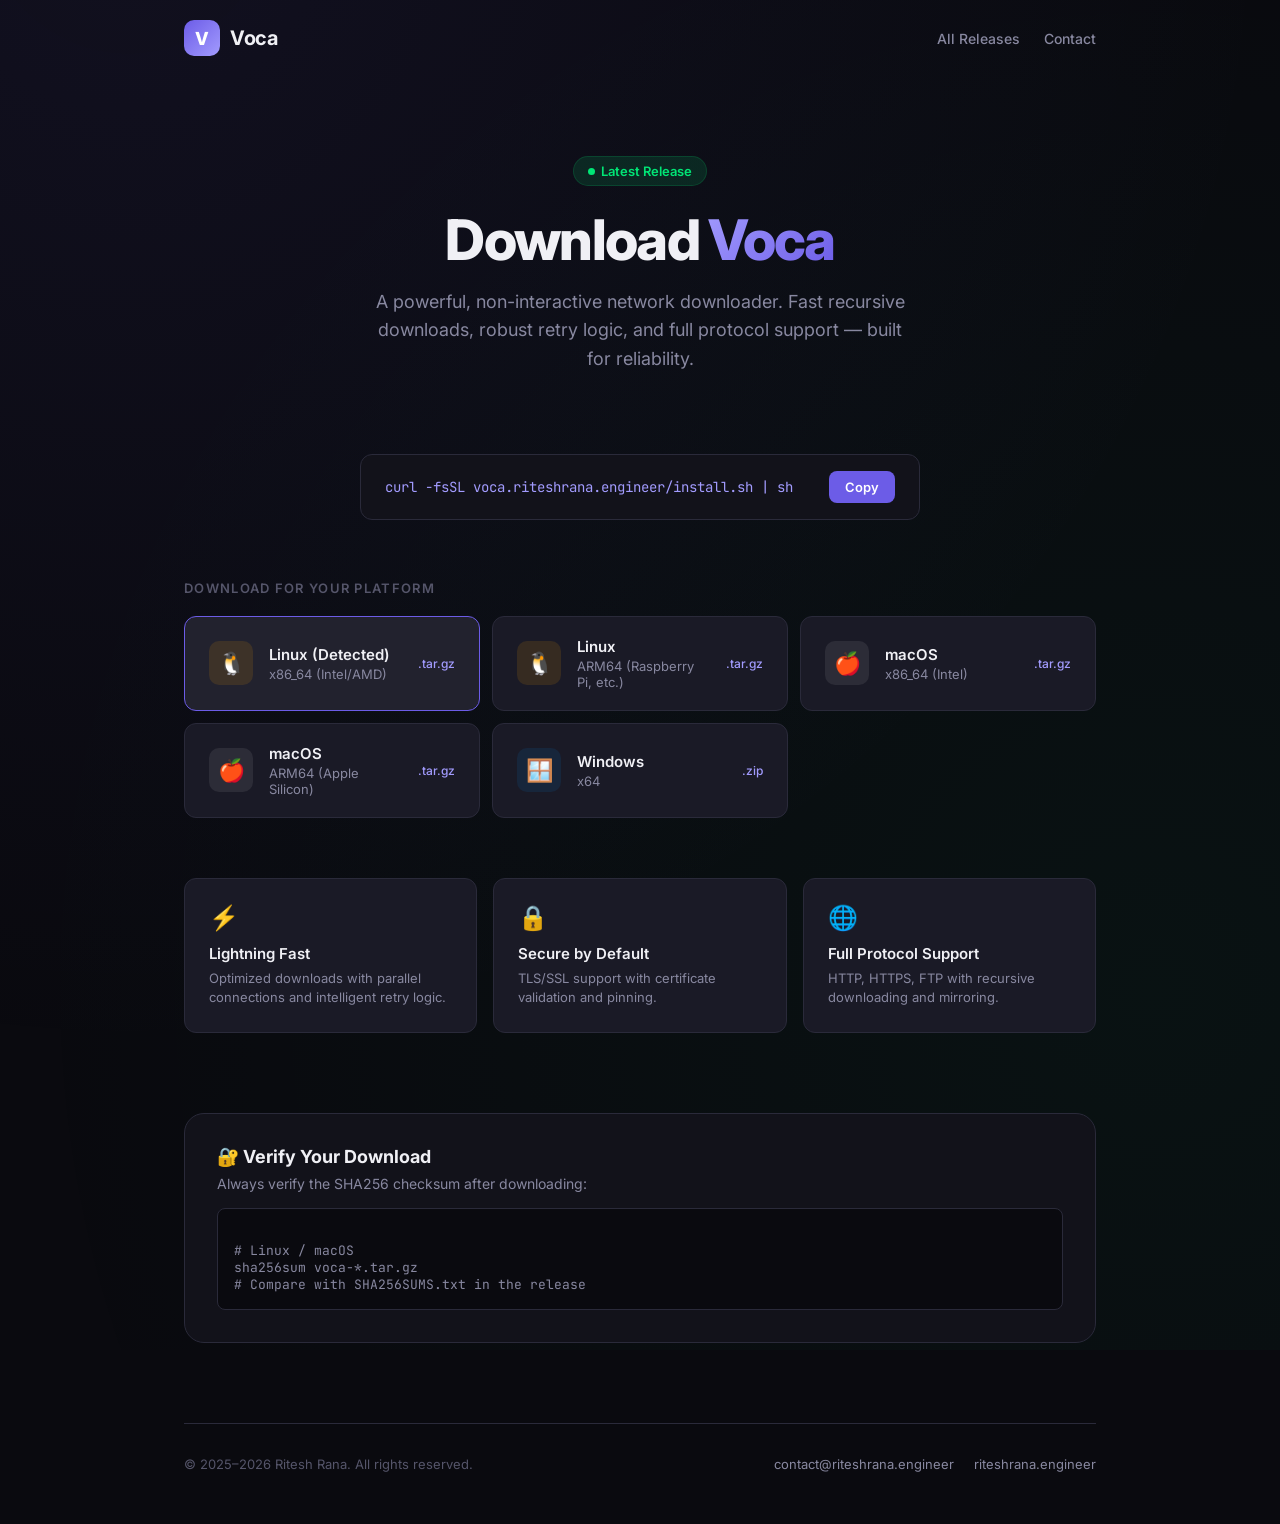
==== index.html @ 4e8bb26d "Add download site for voca.riteshrana.engineer" ====
<!DOCTYPE html>
<html lang="en">
<head>
  <meta charset="UTF-8">
  <meta name="viewport" content="width=device-width, initial-scale=1.0">
  <title>Voca — Fast, Reliable Downloads</title>
  <meta name="description" content="Voca is a powerful, non-interactive network downloader. Download the latest release for your platform.">
  <link rel="preconnect" href="https://fonts.googleapis.com">
  <link rel="preconnect" href="https://fonts.gstatic.com" crossorigin>
  <link href="https://fonts.googleapis.com/css2?family=Inter:wght@300;400;500;600;700;800&family=JetBrains+Mono:wght@400;500&display=swap" rel="stylesheet">
  <style>
    :root {
      --bg-primary: #0a0a0f;
      --bg-secondary: #12121a;
      --bg-card: #1a1a26;
      --bg-card-hover: #22222e;
      --border: #2a2a3a;
      --text-primary: #f0f0f5;
      --text-secondary: #8888a0;
      --text-muted: #55556a;
      --accent: #6c5ce7;
      --accent-light: #a29bfe;
      --accent-glow: rgba(108, 92, 231, 0.15);
      --green: #00e676;
      --green-muted: rgba(0, 230, 118, 0.12);
      --radius: 12px;
      --radius-lg: 20px;
    }

    * { margin: 0; padding: 0; box-sizing: border-box; }

    body {
      font-family: 'Inter', -apple-system, BlinkMacSystemFont, sans-serif;
      background: var(--bg-primary);
      color: var(--text-primary);
      min-height: 100vh;
      overflow-x: hidden;
    }

    /* Animated gradient background */
    body::before {
      content: '';
      position: fixed;
      top: -50%;
      left: -50%;
      width: 200%;
      height: 200%;
      background: radial-gradient(circle at 30% 20%, rgba(108, 92, 231, 0.08) 0%, transparent 50%),
                  radial-gradient(circle at 70% 80%, rgba(0, 230, 118, 0.04) 0%, transparent 50%);
      animation: drift 20s ease-in-out infinite;
      z-index: 0;
      pointer-events: none;
    }

    @keyframes drift {
      0%, 100% { transform: translate(0, 0); }
      50% { transform: translate(-3%, 2%); }
    }

    .container {
      max-width: 960px;
      margin: 0 auto;
      padding: 0 24px;
      position: relative;
      z-index: 1;
    }

    /* ─── NAV ─── */
    nav {
      padding: 20px 0;
      display: flex;
      align-items: center;
      justify-content: space-between;
    }

    .logo {
      display: flex;
      align-items: center;
      gap: 10px;
      text-decoration: none;
      color: var(--text-primary);
    }

    .logo-icon {
      width: 36px;
      height: 36px;
      background: linear-gradient(135deg, var(--accent), var(--accent-light));
      border-radius: 10px;
      display: flex;
      align-items: center;
      justify-content: center;
      font-weight: 800;
      font-size: 18px;
      color: white;
    }

    .logo-text {
      font-size: 20px;
      font-weight: 700;
      letter-spacing: -0.02em;
    }

    nav a.nav-link {
      color: var(--text-secondary);
      text-decoration: none;
      font-size: 14px;
      font-weight: 500;
      transition: color 0.2s;
    }

    nav a.nav-link:hover { color: var(--text-primary); }

    /* ─── HERO ─── */
    .hero {
      text-align: center;
      padding: 80px 0 40px;
    }

    .badge {
      display: inline-flex;
      align-items: center;
      gap: 6px;
      background: var(--green-muted);
      color: var(--green);
      padding: 6px 14px;
      border-radius: 999px;
      font-size: 13px;
      font-weight: 600;
      margin-bottom: 24px;
      border: 1px solid rgba(0, 230, 118, 0.15);
    }

    .badge::before {
      content: '';
      width: 7px;
      height: 7px;
      background: var(--green);
      border-radius: 50%;
      animation: pulse-dot 2s ease-in-out infinite;
    }

    @keyframes pulse-dot {
      0%, 100% { opacity: 1; }
      50% { opacity: 0.4; }
    }

    h1 {
      font-size: clamp(36px, 5vw, 56px);
      font-weight: 800;
      letter-spacing: -0.03em;
      line-height: 1.1;
      margin-bottom: 16px;
    }

    h1 span {
      background: linear-gradient(135deg, var(--accent-light), var(--accent));
      -webkit-background-clip: text;
      -webkit-text-fill-color: transparent;
      background-clip: text;
    }

    .hero p {
      font-size: 18px;
      color: var(--text-secondary);
      max-width: 540px;
      margin: 0 auto 40px;
      line-height: 1.6;
    }

    /* ─── QUICK INSTALL ─── */
    .install-box {
      background: var(--bg-secondary);
      border: 1px solid var(--border);
      border-radius: var(--radius);
      padding: 16px 24px;
      display: flex;
      align-items: center;
      justify-content: space-between;
      max-width: 560px;
      margin: 0 auto 60px;
      gap: 16px;
    }

    .install-box code {
      font-family: 'JetBrains Mono', monospace;
      font-size: 14px;
      color: var(--accent-light);
      white-space: nowrap;
      overflow: hidden;
      text-overflow: ellipsis;
    }

    .copy-btn {
      background: var(--accent);
      color: white;
      border: none;
      padding: 8px 16px;
      border-radius: 8px;
      font-size: 13px;
      font-weight: 600;
      cursor: pointer;
      transition: all 0.2s;
      white-space: nowrap;
      font-family: 'Inter', sans-serif;
    }

    .copy-btn:hover {
      background: var(--accent-light);
      transform: translateY(-1px);
    }

    .copy-btn:active { transform: translateY(0); }

    /* ─── PLATFORM CARDS ─── */
    .section-title {
      font-size: 13px;
      font-weight: 600;
      text-transform: uppercase;
      letter-spacing: 0.1em;
      color: var(--text-muted);
      margin-bottom: 20px;
    }

    .platforms {
      display: grid;
      grid-template-columns: repeat(auto-fit, minmax(280px, 1fr));
      gap: 12px;
      margin-bottom: 60px;
    }

    .platform-card {
      background: var(--bg-card);
      border: 1px solid var(--border);
      border-radius: var(--radius);
      padding: 20px 24px;
      display: flex;
      align-items: center;
      gap: 16px;
      text-decoration: none;
      color: var(--text-primary);
      transition: all 0.25s ease;
      cursor: pointer;
    }

    .platform-card:hover {
      background: var(--bg-card-hover);
      border-color: var(--accent);
      transform: translateY(-2px);
      box-shadow: 0 8px 32px rgba(108, 92, 231, 0.1);
    }

    .platform-icon {
      width: 44px;
      height: 44px;
      border-radius: 10px;
      display: flex;
      align-items: center;
      justify-content: center;
      font-size: 22px;
      flex-shrink: 0;
    }

    .platform-icon.linux { background: rgba(255, 165, 0, 0.12); }
    .platform-icon.macos { background: rgba(255, 255, 255, 0.08); }
    .platform-icon.windows { background: rgba(0, 120, 215, 0.12); }

    .platform-info { flex: 1; }

    .platform-name {
      font-weight: 600;
      font-size: 15px;
      margin-bottom: 2px;
    }

    .platform-arch {
      font-size: 13px;
      color: var(--text-secondary);
    }

    .platform-dl {
      font-size: 12px;
      color: var(--accent-light);
      font-weight: 500;
    }

    /* ─── FEATURES ─── */
    .features {
      display: grid;
      grid-template-columns: repeat(3, 1fr);
      gap: 16px;
      margin-bottom: 80px;
    }

    .feature {
      background: var(--bg-card);
      border: 1px solid var(--border);
      border-radius: var(--radius);
      padding: 24px;
    }

    .feature-icon {
      font-size: 24px;
      margin-bottom: 12px;
    }

    .feature h3 {
      font-size: 15px;
      font-weight: 600;
      margin-bottom: 6px;
    }

    .feature p {
      font-size: 13px;
      color: var(--text-secondary);
      line-height: 1.5;
    }

    /* ─── CHECKSUM ─── */
    .checksum-section {
      background: var(--bg-secondary);
      border: 1px solid var(--border);
      border-radius: var(--radius-lg);
      padding: 32px;
      margin-bottom: 80px;
    }

    .checksum-section h2 {
      font-size: 18px;
      font-weight: 700;
      margin-bottom: 8px;
    }

    .checksum-section p {
      font-size: 14px;
      color: var(--text-secondary);
      margin-bottom: 16px;
    }

    .checksum-code {
      background: var(--bg-primary);
      border: 1px solid var(--border);
      border-radius: 8px;
      padding: 16px;
      font-family: 'JetBrains Mono', monospace;
      font-size: 13px;
      color: var(--text-secondary);
      overflow-x: auto;
      white-space: pre;
    }

    /* ─── FOOTER ─── */
    footer {
      border-top: 1px solid var(--border);
      padding: 32px 0;
      display: flex;
      justify-content: space-between;
      align-items: center;
      margin-bottom: 20px;
    }

    footer p {
      font-size: 13px;
      color: var(--text-muted);
    }

    footer a {
      color: var(--text-secondary);
      text-decoration: none;
      font-size: 13px;
      transition: color 0.2s;
    }

    footer a:hover { color: var(--text-primary); }

    /* ─── RESPONSIVE ─── */
    @media (max-width: 768px) {
      .features { grid-template-columns: 1fr; }
      .install-box { flex-direction: column; align-items: stretch; text-align: center; }
      footer { flex-direction: column; gap: 12px; text-align: center; }
    }
  </style>
</head>
<body>
  <div class="container">
    <!-- NAV -->
    <nav>
      <a href="/" class="logo">
        <div class="logo-icon">V</div>
        <span class="logo-text">Voca</span>
      </a>
      <div style="display:flex;gap:24px;">
        <a href="https://github.com/ambicuity/voca-releases/releases" class="nav-link">All Releases</a>
        <a href="mailto:contact@riteshrana.engineer" class="nav-link">Contact</a>
      </div>
    </nav>

    <!-- HERO -->
    <section class="hero">
      <div class="badge">Latest Release</div>
      <h1>Download <span>Voca</span></h1>
      <p>A powerful, non-interactive network downloader. Fast recursive downloads, robust retry logic, and full protocol support — built for reliability.</p>
    </section>

    <!-- QUICK INSTALL -->
    <div class="install-box">
      <code id="install-cmd">curl -fsSL voca.riteshrana.engineer/install.sh | sh</code>
      <button class="copy-btn" onclick="copyCmd()">Copy</button>
    </div>

    <!-- PLATFORMS -->
    <p class="section-title">Download for your platform</p>
    <div class="platforms" id="platforms">
      <!-- Populated by JS from GitHub Releases API -->
      <a class="platform-card" href="https://github.com/ambicuity/voca-releases/releases/latest" id="dl-linux-x86">
        <div class="platform-icon linux">🐧</div>
        <div class="platform-info">
          <div class="platform-name">Linux</div>
          <div class="platform-arch">x86_64 (Intel/AMD)</div>
        </div>
        <div class="platform-dl">.tar.gz</div>
      </a>
      <a class="platform-card" href="https://github.com/ambicuity/voca-releases/releases/latest" id="dl-linux-arm">
        <div class="platform-icon linux">🐧</div>
        <div class="platform-info">
          <div class="platform-name">Linux</div>
          <div class="platform-arch">ARM64 (Raspberry Pi, etc.)</div>
        </div>
        <div class="platform-dl">.tar.gz</div>
      </a>
      <a class="platform-card" href="https://github.com/ambicuity/voca-releases/releases/latest" id="dl-macos-x86">
        <div class="platform-icon macos">🍎</div>
        <div class="platform-info">
          <div class="platform-name">macOS</div>
          <div class="platform-arch">x86_64 (Intel)</div>
        </div>
        <div class="platform-dl">.tar.gz</div>
      </a>
      <a class="platform-card" href="https://github.com/ambicuity/voca-releases/releases/latest" id="dl-macos-arm">
        <div class="platform-icon macos">🍎</div>
        <div class="platform-info">
          <div class="platform-name">macOS</div>
          <div class="platform-arch">ARM64 (Apple Silicon)</div>
        </div>
        <div class="platform-dl">.tar.gz</div>
      </a>
      <a class="platform-card" href="https://github.com/ambicuity/voca-releases/releases/latest" id="dl-windows">
        <div class="platform-icon windows">🪟</div>
        <div class="platform-info">
          <div class="platform-name">Windows</div>
          <div class="platform-arch">x64</div>
        </div>
        <div class="platform-dl">.zip</div>
      </a>
    </div>

    <!-- FEATURES -->
    <div class="features">
      <div class="feature">
        <div class="feature-icon">⚡</div>
        <h3>Lightning Fast</h3>
        <p>Optimized downloads with parallel connections and intelligent retry logic.</p>
      </div>
      <div class="feature">
        <div class="feature-icon">🔒</div>
        <h3>Secure by Default</h3>
        <p>TLS/SSL support with certificate validation and pinning.</p>
      </div>
      <div class="feature">
        <div class="feature-icon">🌐</div>
        <h3>Full Protocol Support</h3>
        <p>HTTP, HTTPS, FTP with recursive downloading and mirroring.</p>
      </div>
    </div>

    <!-- CHECKSUM -->
    <div class="checksum-section">
      <h2>🔐 Verify Your Download</h2>
      <p>Always verify the SHA256 checksum after downloading:</p>
      <div class="checksum-code">
# Linux / macOS
sha256sum voca-*.tar.gz
# Compare with SHA256SUMS.txt in the release</div>
    </div>

    <!-- FOOTER -->
    <footer>
      <p>© 2025–2026 Ritesh Rana. All rights reserved.</p>
      <div style="display:flex;gap:20px;">
        <a href="mailto:contact@riteshrana.engineer">contact@riteshrana.engineer</a>
        <a href="https://riteshrana.engineer">riteshrana.engineer</a>
      </div>
    </footer>
  </div>

  <script>
    function copyCmd() {
      const cmd = document.getElementById('install-cmd').textContent;
      navigator.clipboard.writeText(cmd).then(() => {
        const btn = document.querySelector('.copy-btn');
        btn.textContent = 'Copied!';
        setTimeout(() => btn.textContent = 'Copy', 2000);
      });
    }

    // Auto-detect platform and highlight the right card
    (function() {
      const ua = navigator.userAgent.toLowerCase();
      let target = null;
      if (ua.includes('win')) target = 'dl-windows';
      else if (ua.includes('mac')) target = ua.includes('arm') ? 'dl-macos-arm' : 'dl-macos-arm';
      else if (ua.includes('linux')) target = 'dl-linux-x86';

      if (target) {
        const card = document.getElementById(target);
        if (card) {
          card.style.borderColor = 'var(--accent)';
          card.style.background = 'var(--bg-card-hover)';
          const name = card.querySelector('.platform-name');
          if (name) name.textContent += ' (Detected)';
        }
      }
    })();

    // Fetch latest release assets from GitHub API and update download links
    (async function() {
      try {
        const res = await fetch('https://api.github.com/repos/ambicuity/voca-releases/releases/latest');
        if (!res.ok) return;
        const data = await res.json();
        const assets = data.assets || [];
        const map = {
          'linux-x86_64': 'dl-linux-x86',
          'linux-arm64': 'dl-linux-arm',
          'macos-x86_64': 'dl-macos-x86',
          'macos-arm64': 'dl-macos-arm',
          'windows-x64': 'dl-windows'
        };
        for (const asset of assets) {
          for (const [key, id] of Object.entries(map)) {
            if (asset.name.includes(key)) {
              const card = document.getElementById(id);
              if (card) card.href = asset.browser_download_url;
            }
          }
        }
        // Update badge with version
        const badge = document.querySelector('.badge');
        if (badge && data.tag_name) badge.textContent = data.tag_name;
      } catch (e) { /* fallback to static links */ }
    })();
  </script>
</body>
</html>
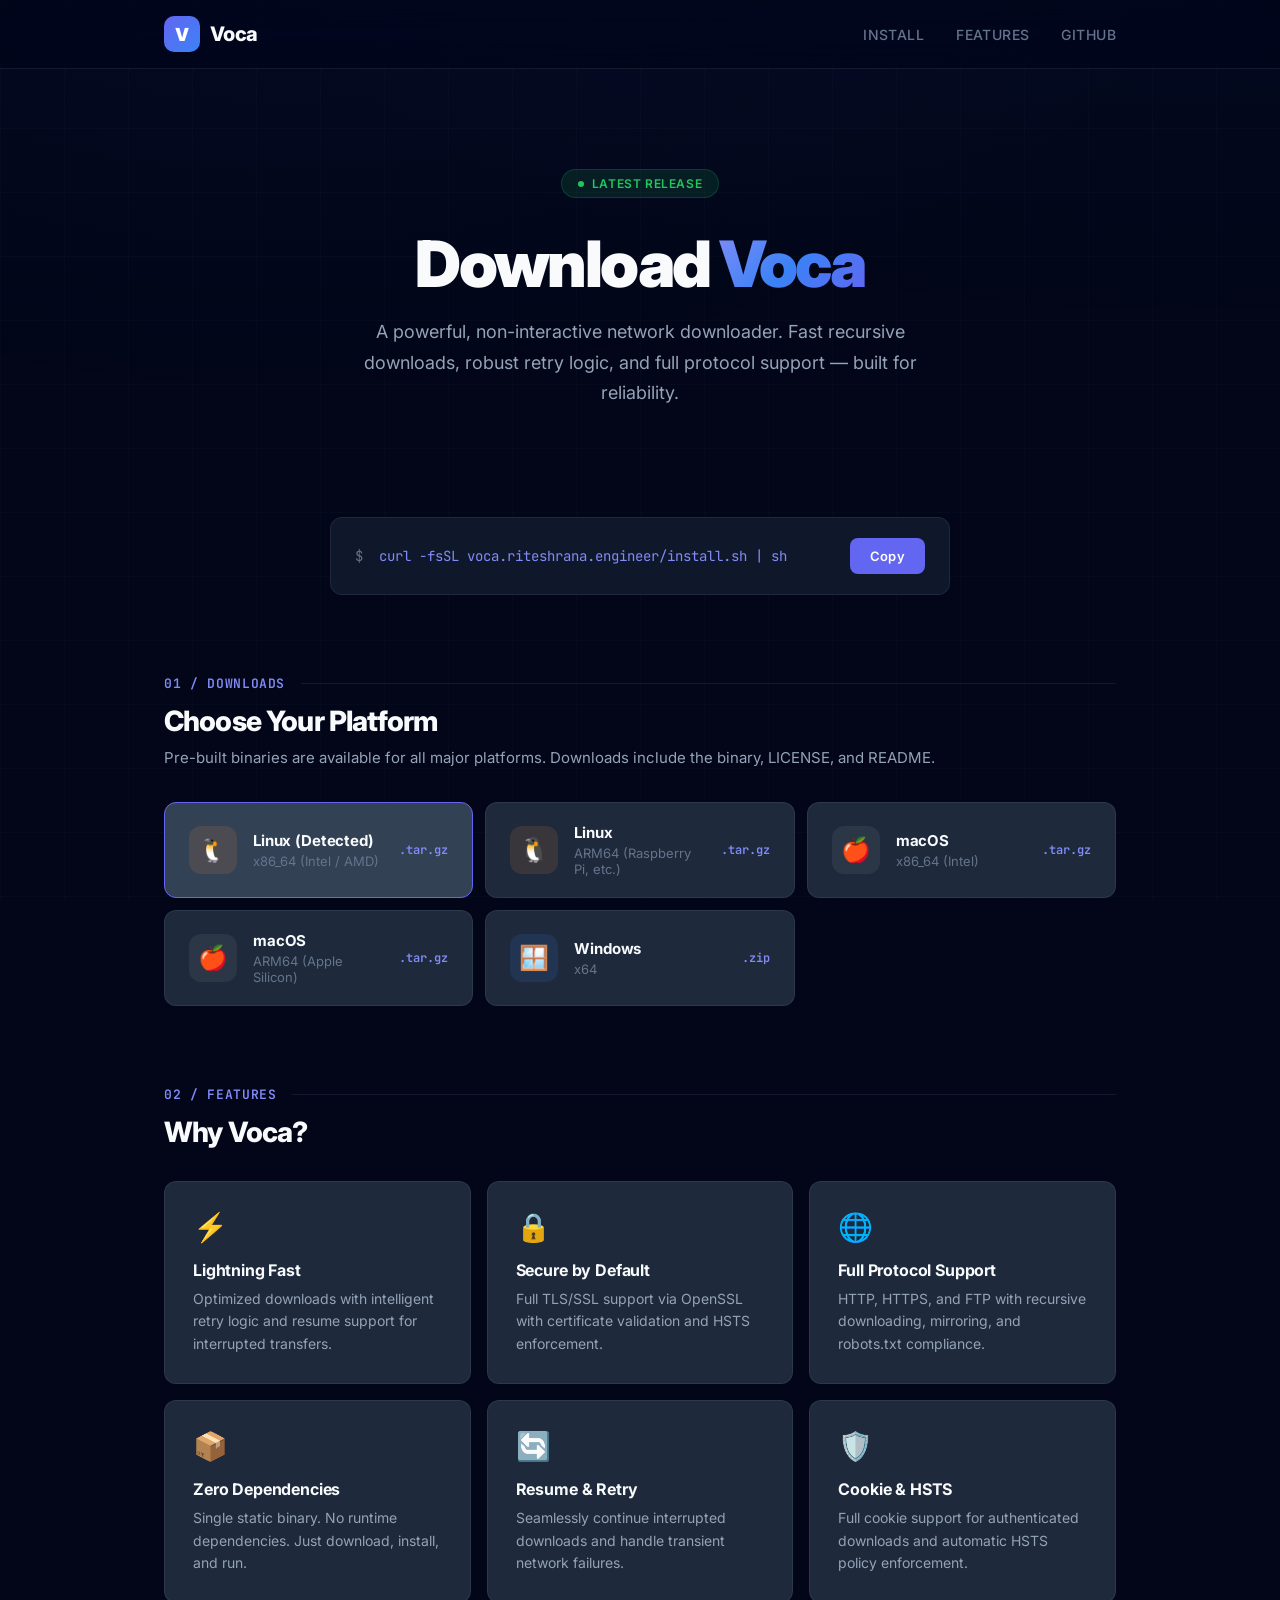
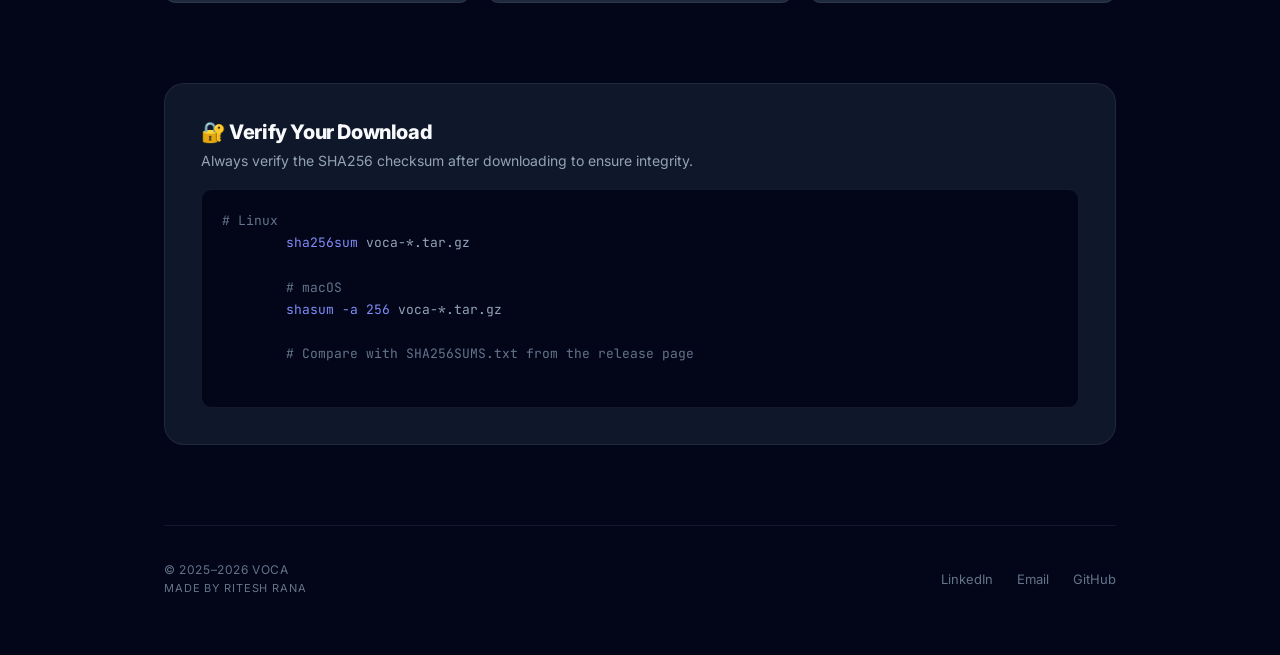
==== commit 017e3aa7: "Redesign site with Gujarati Python theme + fix install script - Rebuilt index.html: dark slate-950 b" ====
--- a/index.html
+++ b/index.html
@@ -1,64 +1,94 @@
 <!DOCTYPE html>
 <html lang="en">
+
 <head>
   <meta charset="UTF-8">
   <meta name="viewport" content="width=device-width, initial-scale=1.0">
-  <title>Voca — Fast, Reliable Downloads</title>
-  <meta name="description" content="Voca is a powerful, non-interactive network downloader. Download the latest release for your platform.">
+  <title>Voca — Fast, Reliable Downloads from the Command Line</title>
+  <meta name="description"
+    content="Voca is a powerful, non-interactive network downloader. Fast recursive downloads, robust retry logic, and full protocol support — built for reliability.">
+  <meta property="og:title" content="Voca — Fast, Reliable Downloads">
+  <meta property="og:description"
+    content="A powerful, non-interactive network downloader. Download the latest release for your platform.">
+  <meta property="og:type" content="website">
+  <meta property="og:url" content="https://voca.riteshrana.engineer">
   <link rel="preconnect" href="https://fonts.googleapis.com">
   <link rel="preconnect" href="https://fonts.gstatic.com" crossorigin>
-  <link href="https://fonts.googleapis.com/css2?family=Inter:wght@300;400;500;600;700;800&family=JetBrains+Mono:wght@400;500&display=swap" rel="stylesheet">
+  <link
+    href="https://fonts.googleapis.com/css2?family=Inter:wght@300;400;500;600;700;800;900&family=JetBrains+Mono:wght@400;500;600&display=swap"
+    rel="stylesheet">
   <style>
     :root {
-      --bg-primary: #0a0a0f;
-      --bg-secondary: #12121a;
-      --bg-card: #1a1a26;
-      --bg-card-hover: #22222e;
-      --border: #2a2a3a;
-      --text-primary: #f0f0f5;
-      --text-secondary: #8888a0;
-      --text-muted: #55556a;
-      --accent: #6c5ce7;
-      --accent-light: #a29bfe;
-      --accent-glow: rgba(108, 92, 231, 0.15);
-      --green: #00e676;
-      --green-muted: rgba(0, 230, 118, 0.12);
+      --bg-primary: #020618;
+      --bg-secondary: #0f172a;
+      --bg-card: #1e293b;
+      --bg-card-hover: #334155;
+      --border: rgba(148, 163, 184, 0.12);
+      --border-accent: rgba(99, 102, 241, 0.4);
+      --text-primary: #f8fafc;
+      --text-secondary: #94a3b8;
+      --text-muted: #64748b;
+      --accent: #6366f1;
+      --accent-light: #818cf8;
+      --accent-glow: rgba(99, 102, 241, 0.15);
+      --blue: #3b82f6;
+      --green: #22c55e;
+      --green-muted: rgba(34, 197, 94, 0.12);
       --radius: 12px;
       --radius-lg: 20px;
-    }
-
-    * { margin: 0; padding: 0; box-sizing: border-box; }
+      --font-sans: 'Inter', -apple-system, BlinkMacSystemFont, 'Segoe UI', sans-serif;
+      --font-mono: 'JetBrains Mono', 'Fira Code', monospace;
+    }
+
+    * {
+      margin: 0;
+      padding: 0;
+      box-sizing: border-box;
+    }
+
+    html {
+      scroll-behavior: smooth;
+    }
 
     body {
-      font-family: 'Inter', -apple-system, BlinkMacSystemFont, sans-serif;
+      font-family: var(--font-sans);
       background: var(--bg-primary);
       color: var(--text-primary);
       min-height: 100vh;
       overflow-x: hidden;
-    }
-
-    /* Animated gradient background */
+      -webkit-font-smoothing: antialiased;
+      -moz-osx-font-smoothing: grayscale;
+    }
+
+    /* ─── GRID PATTERN BACKGROUND ─── */
     body::before {
       content: '';
       position: fixed;
-      top: -50%;
-      left: -50%;
-      width: 200%;
-      height: 200%;
-      background: radial-gradient(circle at 30% 20%, rgba(108, 92, 231, 0.08) 0%, transparent 50%),
-                  radial-gradient(circle at 70% 80%, rgba(0, 230, 118, 0.04) 0%, transparent 50%);
-      animation: drift 20s ease-in-out infinite;
+      inset: 0;
+      background-image:
+        linear-gradient(rgba(148, 163, 184, 0.03) 1px, transparent 1px),
+        linear-gradient(90deg, rgba(148, 163, 184, 0.03) 1px, transparent 1px);
+      background-size: 64px 64px;
       z-index: 0;
       pointer-events: none;
     }
 
-    @keyframes drift {
-      0%, 100% { transform: translate(0, 0); }
-      50% { transform: translate(-3%, 2%); }
+    /* ─── GRADIENT GLOW ─── */
+    body::after {
+      content: '';
+      position: fixed;
+      top: -40%;
+      left: -20%;
+      width: 140%;
+      height: 100%;
+      background: radial-gradient(ellipse at 30% 0%, rgba(99, 102, 241, 0.08) 0%, transparent 60%),
+        radial-gradient(ellipse at 80% 20%, rgba(59, 130, 246, 0.05) 0%, transparent 50%);
+      z-index: 0;
+      pointer-events: none;
     }
 
     .container {
-      max-width: 960px;
+      max-width: 1000px;
       margin: 0 auto;
       padding: 0 24px;
       position: relative;
@@ -67,7 +97,20 @@
 
     /* ─── NAV ─── */
     nav {
-      padding: 20px 0;
+      position: sticky;
+      top: 0;
+      z-index: 100;
+      padding: 16px 0;
+      backdrop-filter: blur(16px) saturate(180%);
+      -webkit-backdrop-filter: blur(16px) saturate(180%);
+      background: rgba(2, 6, 24, 0.8);
+      border-bottom: 1px solid var(--border);
+    }
+
+    .nav-inner {
+      max-width: 1000px;
+      margin: 0 auto;
+      padding: 0 24px;
       display: flex;
       align-items: center;
       justify-content: space-between;
@@ -84,148 +127,216 @@
     .logo-icon {
       width: 36px;
       height: 36px;
-      background: linear-gradient(135deg, var(--accent), var(--accent-light));
+      background: linear-gradient(135deg, var(--accent), var(--blue));
       border-radius: 10px;
       display: flex;
       align-items: center;
       justify-content: center;
-      font-weight: 800;
+      font-weight: 900;
       font-size: 18px;
       color: white;
+      letter-spacing: -0.02em;
     }
 
     .logo-text {
       font-size: 20px;
-      font-weight: 700;
-      letter-spacing: -0.02em;
-    }
-
-    nav a.nav-link {
-      color: var(--text-secondary);
+      font-weight: 800;
+      letter-spacing: -0.03em;
+    }
+
+    .nav-links {
+      display: flex;
+      gap: 32px;
+      align-items: center;
+    }
+
+    .nav-links a {
+      color: var(--text-muted);
       text-decoration: none;
       font-size: 14px;
       font-weight: 500;
+      letter-spacing: 0.03em;
+      text-transform: uppercase;
       transition: color 0.2s;
     }
 
-    nav a.nav-link:hover { color: var(--text-primary); }
+    .nav-links a:hover {
+      color: var(--text-primary);
+    }
 
     /* ─── HERO ─── */
     .hero {
       text-align: center;
-      padding: 80px 0 40px;
+      padding: 100px 0 60px;
     }
 
     .badge {
       display: inline-flex;
       align-items: center;
-      gap: 6px;
+      gap: 8px;
       background: var(--green-muted);
       color: var(--green);
-      padding: 6px 14px;
+      padding: 6px 16px;
       border-radius: 999px;
-      font-size: 13px;
+      font-size: 12px;
       font-weight: 600;
-      margin-bottom: 24px;
-      border: 1px solid rgba(0, 230, 118, 0.15);
+      margin-bottom: 32px;
+      border: 1px solid rgba(34, 197, 94, 0.2);
+      letter-spacing: 0.05em;
+      text-transform: uppercase;
     }
 
     .badge::before {
       content: '';
-      width: 7px;
-      height: 7px;
+      width: 6px;
+      height: 6px;
       background: var(--green);
       border-radius: 50%;
       animation: pulse-dot 2s ease-in-out infinite;
     }
 
     @keyframes pulse-dot {
-      0%, 100% { opacity: 1; }
-      50% { opacity: 0.4; }
+
+      0%,
+      100% {
+        opacity: 1;
+      }
+
+      50% {
+        opacity: 0.3;
+      }
     }
 
     h1 {
-      font-size: clamp(36px, 5vw, 56px);
-      font-weight: 800;
-      letter-spacing: -0.03em;
-      line-height: 1.1;
-      margin-bottom: 16px;
-    }
-
-    h1 span {
-      background: linear-gradient(135deg, var(--accent-light), var(--accent));
+      font-size: clamp(40px, 6vw, 64px);
+      font-weight: 900;
+      letter-spacing: -0.04em;
+      line-height: 1.05;
+      margin-bottom: 20px;
+    }
+
+    h1 .gradient {
+      background: linear-gradient(135deg, var(--accent-light) 0%, var(--blue) 50%, var(--accent) 100%);
       -webkit-background-clip: text;
       -webkit-text-fill-color: transparent;
       background-clip: text;
     }
 
-    .hero p {
+    .hero-sub {
       font-size: 18px;
       color: var(--text-secondary);
-      max-width: 540px;
-      margin: 0 auto 40px;
+      max-width: 560px;
+      margin: 0 auto 48px;
+      line-height: 1.7;
+      font-weight: 400;
+    }
+
+    /* ─── SECTION NUMBERING ─── */
+    .section-label {
+      display: flex;
+      align-items: center;
+      gap: 16px;
+      margin-bottom: 12px;
+    }
+
+    .section-num {
+      font-size: 13px;
+      font-weight: 600;
+      color: var(--accent-light);
+      font-family: var(--font-mono);
+      letter-spacing: 0.05em;
+    }
+
+    .section-line {
+      flex: 1;
+      height: 1px;
+      background: var(--border);
+    }
+
+    .section-title {
+      font-size: 28px;
+      font-weight: 800;
+      letter-spacing: -0.03em;
+      margin-bottom: 8px;
+    }
+
+    .section-desc {
+      font-size: 15px;
+      color: var(--text-secondary);
+      margin-bottom: 32px;
       line-height: 1.6;
     }
 
-    /* ─── QUICK INSTALL ─── */
+    /* ─── INSTALL BOX ─── */
     .install-box {
       background: var(--bg-secondary);
       border: 1px solid var(--border);
       border-radius: var(--radius);
-      padding: 16px 24px;
+      padding: 20px 24px;
       display: flex;
       align-items: center;
       justify-content: space-between;
-      max-width: 560px;
-      margin: 0 auto 60px;
+      max-width: 620px;
+      margin: 0 auto 80px;
       gap: 16px;
+      transition: border-color 0.3s;
+    }
+
+    .install-box:hover {
+      border-color: var(--border-accent);
+    }
+
+    .install-prefix {
+      color: var(--text-muted);
+      font-family: var(--font-mono);
+      font-size: 14px;
+      user-select: none;
     }
 
     .install-box code {
-      font-family: 'JetBrains Mono', monospace;
+      font-family: var(--font-mono);
       font-size: 14px;
       color: var(--accent-light);
       white-space: nowrap;
       overflow: hidden;
       text-overflow: ellipsis;
+      flex: 1;
     }
 
     .copy-btn {
       background: var(--accent);
       color: white;
       border: none;
-      padding: 8px 16px;
+      padding: 10px 20px;
       border-radius: 8px;
       font-size: 13px;
       font-weight: 600;
       cursor: pointer;
       transition: all 0.2s;
       white-space: nowrap;
-      font-family: 'Inter', sans-serif;
+      font-family: var(--font-sans);
+      letter-spacing: 0.02em;
     }
 
     .copy-btn:hover {
       background: var(--accent-light);
       transform: translateY(-1px);
-    }
-
-    .copy-btn:active { transform: translateY(0); }
+      box-shadow: 0 4px 16px rgba(99, 102, 241, 0.3);
+    }
+
+    .copy-btn:active {
+      transform: translateY(0);
+    }
 
     /* ─── PLATFORM CARDS ─── */
-    .section-title {
-      font-size: 13px;
-      font-weight: 600;
-      text-transform: uppercase;
-      letter-spacing: 0.1em;
-      color: var(--text-muted);
-      margin-bottom: 20px;
+    .section {
+      margin-bottom: 80px;
     }
 
     .platforms {
       display: grid;
-      grid-template-columns: repeat(auto-fit, minmax(280px, 1fr));
+      grid-template-columns: repeat(auto-fit, minmax(290px, 1fr));
       gap: 12px;
-      margin-bottom: 60px;
     }
 
     .platform-card {
@@ -238,49 +349,62 @@
       gap: 16px;
       text-decoration: none;
       color: var(--text-primary);
-      transition: all 0.25s ease;
+      transition: all 0.3s cubic-bezier(0.4, 0, 0.2, 1);
       cursor: pointer;
     }
 
     .platform-card:hover {
       background: var(--bg-card-hover);
       border-color: var(--accent);
-      transform: translateY(-2px);
-      box-shadow: 0 8px 32px rgba(108, 92, 231, 0.1);
+      transform: translateY(-3px);
+      box-shadow: 0 12px 40px rgba(99, 102, 241, 0.1);
     }
 
     .platform-icon {
-      width: 44px;
-      height: 44px;
-      border-radius: 10px;
+      width: 48px;
+      height: 48px;
+      border-radius: 12px;
       display: flex;
       align-items: center;
       justify-content: center;
-      font-size: 22px;
+      font-size: 24px;
       flex-shrink: 0;
     }
 
-    .platform-icon.linux { background: rgba(255, 165, 0, 0.12); }
-    .platform-icon.macos { background: rgba(255, 255, 255, 0.08); }
-    .platform-icon.windows { background: rgba(0, 120, 215, 0.12); }
-
-    .platform-info { flex: 1; }
+    .platform-icon.linux {
+      background: rgba(251, 146, 60, 0.12);
+    }
+
+    .platform-icon.macos {
+      background: rgba(255, 255, 255, 0.06);
+    }
+
+    .platform-icon.windows {
+      background: rgba(59, 130, 246, 0.12);
+    }
+
+    .platform-info {
+      flex: 1;
+      min-width: 0;
+    }
 
     .platform-name {
-      font-weight: 600;
+      font-weight: 700;
       font-size: 15px;
-      margin-bottom: 2px;
+      margin-bottom: 3px;
+      letter-spacing: -0.01em;
     }
 
     .platform-arch {
       font-size: 13px;
-      color: var(--text-secondary);
+      color: var(--text-muted);
     }
 
     .platform-dl {
       font-size: 12px;
       color: var(--accent-light);
-      font-weight: 500;
+      font-weight: 600;
+      font-family: var(--font-mono);
     }
 
     /* ─── FEATURES ─── */
@@ -288,206 +412,349 @@
       display: grid;
       grid-template-columns: repeat(3, 1fr);
       gap: 16px;
-      margin-bottom: 80px;
     }
 
     .feature {
       background: var(--bg-card);
       border: 1px solid var(--border);
       border-radius: var(--radius);
-      padding: 24px;
+      padding: 28px;
+      transition: border-color 0.3s, transform 0.3s;
+    }
+
+    .feature:hover {
+      border-color: rgba(99, 102, 241, 0.3);
+      transform: translateY(-2px);
     }
 
     .feature-icon {
-      font-size: 24px;
-      margin-bottom: 12px;
+      font-size: 28px;
+      margin-bottom: 16px;
     }
 
     .feature h3 {
-      font-size: 15px;
-      font-weight: 600;
-      margin-bottom: 6px;
+      font-size: 16px;
+      font-weight: 700;
+      margin-bottom: 8px;
+      letter-spacing: -0.01em;
     }
 
     .feature p {
-      font-size: 13px;
+      font-size: 14px;
       color: var(--text-secondary);
-      line-height: 1.5;
+      line-height: 1.6;
     }
 
     /* ─── CHECKSUM ─── */
-    .checksum-section {
+    .verify-section {
       background: var(--bg-secondary);
       border: 1px solid var(--border);
       border-radius: var(--radius-lg);
-      padding: 32px;
+      padding: 36px;
       margin-bottom: 80px;
     }
 
-    .checksum-section h2 {
-      font-size: 18px;
-      font-weight: 700;
+    .verify-section h2 {
+      font-size: 20px;
+      font-weight: 800;
       margin-bottom: 8px;
-    }
-
-    .checksum-section p {
+      letter-spacing: -0.02em;
+    }
+
+    .verify-section>p {
       font-size: 14px;
       color: var(--text-secondary);
-      margin-bottom: 16px;
-    }
-
-    .checksum-code {
+      margin-bottom: 20px;
+    }
+
+    .code-block {
       background: var(--bg-primary);
       border: 1px solid var(--border);
-      border-radius: 8px;
-      padding: 16px;
-      font-family: 'JetBrains Mono', monospace;
+      border-radius: 10px;
+      padding: 20px;
+      font-family: var(--font-mono);
       font-size: 13px;
       color: var(--text-secondary);
       overflow-x: auto;
       white-space: pre;
+      line-height: 1.7;
+    }
+
+    .code-block .comment {
+      color: var(--text-muted);
+    }
+
+    .code-block .cmd {
+      color: var(--accent-light);
     }
 
     /* ─── FOOTER ─── */
     footer {
       border-top: 1px solid var(--border);
-      padding: 32px 0;
+      padding: 36px 0;
       display: flex;
       justify-content: space-between;
       align-items: center;
-      margin-bottom: 20px;
-    }
-
-    footer p {
-      font-size: 13px;
+      margin-bottom: 24px;
+    }
+
+    .footer-left p {
+      font-size: 12px;
       color: var(--text-muted);
-    }
-
-    footer a {
-      color: var(--text-secondary);
+      letter-spacing: 0.05em;
+      text-transform: uppercase;
+    }
+
+    .footer-left .designed {
+      margin-top: 4px;
+      font-size: 11px;
+      letter-spacing: 0.08em;
+    }
+
+    .footer-links {
+      display: flex;
+      gap: 24px;
+    }
+
+    .footer-links a {
+      color: var(--text-muted);
       text-decoration: none;
       font-size: 13px;
       transition: color 0.2s;
     }
 
-    footer a:hover { color: var(--text-primary); }
+    .footer-links a:hover {
+      color: var(--text-primary);
+    }
 
     /* ─── RESPONSIVE ─── */
     @media (max-width: 768px) {
-      .features { grid-template-columns: 1fr; }
-      .install-box { flex-direction: column; align-items: stretch; text-align: center; }
-      footer { flex-direction: column; gap: 12px; text-align: center; }
+      .features {
+        grid-template-columns: 1fr;
+      }
+
+      .install-box {
+        flex-direction: column;
+        align-items: stretch;
+        text-align: center;
+      }
+
+      .install-box code {
+        text-align: center;
+      }
+
+      footer {
+        flex-direction: column;
+        gap: 16px;
+        text-align: center;
+      }
+
+      .nav-links {
+        gap: 20px;
+      }
+
+      .nav-links a {
+        font-size: 12px;
+      }
+
+      .hero {
+        padding: 60px 0 40px;
+      }
+    }
+
+    /* ─── ANIMATIONS ─── */
+    @keyframes fadeUp {
+      from {
+        opacity: 0;
+        transform: translateY(20px);
+      }
+
+      to {
+        opacity: 1;
+        transform: translateY(0);
+      }
+    }
+
+    .animate-in {
+      animation: fadeUp 0.6s ease-out forwards;
+      opacity: 0;
+    }
+
+    .animate-in:nth-child(1) {
+      animation-delay: 0s;
+    }
+
+    .animate-in:nth-child(2) {
+      animation-delay: 0.1s;
+    }
+
+    .animate-in:nth-child(3) {
+      animation-delay: 0.2s;
+    }
+
+    .animate-in:nth-child(4) {
+      animation-delay: 0.3s;
+    }
+
+    .animate-in:nth-child(5) {
+      animation-delay: 0.4s;
     }
   </style>
 </head>
+
 <body>
-  <div class="container">
-    <!-- NAV -->
-    <nav>
+  <!-- NAV -->
+  <nav>
+    <div class="nav-inner">
       <a href="/" class="logo">
         <div class="logo-icon">V</div>
         <span class="logo-text">Voca</span>
       </a>
-      <div style="display:flex;gap:24px;">
-        <a href="https://github.com/ambicuity/voca-releases/releases" class="nav-link">All Releases</a>
-        <a href="mailto:contact@riteshrana.engineer" class="nav-link">Contact</a>
+      <div class="nav-links">
+        <a href="#install">Install</a>
+        <a href="#features">Features</a>
+        <a href="https://github.com/ambicuity/voca" target="_blank">GitHub</a>
       </div>
-    </nav>
-
+    </div>
+  </nav>
+
+  <div class="container">
     <!-- HERO -->
     <section class="hero">
-      <div class="badge">Latest Release</div>
-      <h1>Download <span>Voca</span></h1>
-      <p>A powerful, non-interactive network downloader. Fast recursive downloads, robust retry logic, and full protocol support — built for reliability.</p>
+      <div class="badge" id="version-badge">Latest Release</div>
+      <h1>Download <span class="gradient">Voca</span></h1>
+      <p class="hero-sub">A powerful, non-interactive network downloader. Fast recursive downloads, robust retry logic,
+        and full protocol support — built for reliability.</p>
     </section>
 
-    <!-- QUICK INSTALL -->
-    <div class="install-box">
+    <!-- INSTALL -->
+    <div class="install-box" id="install">
+      <span class="install-prefix">$</span>
       <code id="install-cmd">curl -fsSL voca.riteshrana.engineer/install.sh | sh</code>
       <button class="copy-btn" onclick="copyCmd()">Copy</button>
     </div>
 
-    <!-- PLATFORMS -->
-    <p class="section-title">Download for your platform</p>
-    <div class="platforms" id="platforms">
-      <!-- Populated by JS from GitHub Releases API -->
-      <a class="platform-card" href="https://github.com/ambicuity/voca-releases/releases/latest" id="dl-linux-x86">
-        <div class="platform-icon linux">🐧</div>
-        <div class="platform-info">
-          <div class="platform-name">Linux</div>
-          <div class="platform-arch">x86_64 (Intel/AMD)</div>
+    <!-- 01 / PLATFORMS -->
+    <section class="section" id="downloads">
+      <div class="section-label">
+        <span class="section-num">01 / DOWNLOADS</span>
+        <div class="section-line"></div>
+      </div>
+      <h2 class="section-title">Choose Your Platform</h2>
+      <p class="section-desc">Pre-built binaries are available for all major platforms. Downloads include the binary,
+        LICENSE, and README.</p>
+
+      <div class="platforms">
+        <a class="platform-card animate-in" href="https://github.com/ambicuity/voca/releases/latest" id="dl-linux-x86">
+          <div class="platform-icon linux">🐧</div>
+          <div class="platform-info">
+            <div class="platform-name">Linux</div>
+            <div class="platform-arch">x86_64 (Intel / AMD)</div>
+          </div>
+          <div class="platform-dl">.tar.gz</div>
+        </a>
+        <a class="platform-card animate-in" href="https://github.com/ambicuity/voca/releases/latest" id="dl-linux-arm">
+          <div class="platform-icon linux">🐧</div>
+          <div class="platform-info">
+            <div class="platform-name">Linux</div>
+            <div class="platform-arch">ARM64 (Raspberry Pi, etc.)</div>
+          </div>
+          <div class="platform-dl">.tar.gz</div>
+        </a>
+        <a class="platform-card animate-in" href="https://github.com/ambicuity/voca/releases/latest" id="dl-macos-x86">
+          <div class="platform-icon macos">🍎</div>
+          <div class="platform-info">
+            <div class="platform-name">macOS</div>
+            <div class="platform-arch">x86_64 (Intel)</div>
+          </div>
+          <div class="platform-dl">.tar.gz</div>
+        </a>
+        <a class="platform-card animate-in" href="https://github.com/ambicuity/voca/releases/latest" id="dl-macos-arm">
+          <div class="platform-icon macos">🍎</div>
+          <div class="platform-info">
+            <div class="platform-name">macOS</div>
+            <div class="platform-arch">ARM64 (Apple Silicon)</div>
+          </div>
+          <div class="platform-dl">.tar.gz</div>
+        </a>
+        <a class="platform-card animate-in" href="https://github.com/ambicuity/voca/releases/latest" id="dl-windows">
+          <div class="platform-icon windows">🪟</div>
+          <div class="platform-info">
+            <div class="platform-name">Windows</div>
+            <div class="platform-arch">x64</div>
+          </div>
+          <div class="platform-dl">.zip</div>
+        </a>
+      </div>
+    </section>
+
+    <!-- 02 / FEATURES -->
+    <section class="section" id="features">
+      <div class="section-label">
+        <span class="section-num">02 / FEATURES</span>
+        <div class="section-line"></div>
+      </div>
+      <h2 class="section-title">Why Voca?</h2>
+      <p class="section-desc"></p>
+
+      <div class="features">
+        <div class="feature animate-in">
+          <div class="feature-icon">⚡</div>
+          <h3>Lightning Fast</h3>
+          <p>Optimized downloads with intelligent retry logic and resume support for interrupted transfers.</p>
         </div>
-        <div class="platform-dl">.tar.gz</div>
-      </a>
-      <a class="platform-card" href="https://github.com/ambicuity/voca-releases/releases/latest" id="dl-linux-arm">
-        <div class="platform-icon linux">🐧</div>
-        <div class="platform-info">
-          <div class="platform-name">Linux</div>
-          <div class="platform-arch">ARM64 (Raspberry Pi, etc.)</div>
+        <div class="feature animate-in">
+          <div class="feature-icon">🔒</div>
+          <h3>Secure by Default</h3>
+          <p>Full TLS/SSL support via OpenSSL with certificate validation and HSTS enforcement.</p>
         </div>
-        <div class="platform-dl">.tar.gz</div>
-      </a>
-      <a class="platform-card" href="https://github.com/ambicuity/voca-releases/releases/latest" id="dl-macos-x86">
-        <div class="platform-icon macos">🍎</div>
-        <div class="platform-info">
-          <div class="platform-name">macOS</div>
-          <div class="platform-arch">x86_64 (Intel)</div>
+        <div class="feature animate-in">
+          <div class="feature-icon">🌐</div>
+          <h3>Full Protocol Support</h3>
+          <p>HTTP, HTTPS, and FTP with recursive downloading, mirroring, and robots.txt compliance.</p>
         </div>
-        <div class="platform-dl">.tar.gz</div>
-      </a>
-      <a class="platform-card" href="https://github.com/ambicuity/voca-releases/releases/latest" id="dl-macos-arm">
-        <div class="platform-icon macos">🍎</div>
-        <div class="platform-info">
-          <div class="platform-name">macOS</div>
-          <div class="platform-arch">ARM64 (Apple Silicon)</div>
+        <div class="feature animate-in">
+          <div class="feature-icon">📦</div>
+          <h3>Zero Dependencies</h3>
+          <p>Single static binary. No runtime dependencies. Just download, install, and run.</p>
         </div>
-        <div class="platform-dl">.tar.gz</div>
-      </a>
-      <a class="platform-card" href="https://github.com/ambicuity/voca-releases/releases/latest" id="dl-windows">
-        <div class="platform-icon windows">🪟</div>
-        <div class="platform-info">
-          <div class="platform-name">Windows</div>
-          <div class="platform-arch">x64</div>
+        <div class="feature animate-in">
+          <div class="feature-icon">🔄</div>
+          <h3>Resume & Retry</h3>
+          <p>Seamlessly continue interrupted downloads and handle transient network failures.</p>
         </div>
-        <div class="platform-dl">.zip</div>
-      </a>
-    </div>
-
-    <!-- FEATURES -->
-    <div class="features">
-      <div class="feature">
-        <div class="feature-icon">⚡</div>
-        <h3>Lightning Fast</h3>
-        <p>Optimized downloads with parallel connections and intelligent retry logic.</p>
+        <div class="feature animate-in">
+          <div class="feature-icon">🛡️</div>
+          <h3>Cookie & HSTS</h3>
+          <p>Full cookie support for authenticated downloads and automatic HSTS policy enforcement.</p>
+        </div>
       </div>
-      <div class="feature">
-        <div class="feature-icon">🔒</div>
-        <h3>Secure by Default</h3>
-        <p>TLS/SSL support with certificate validation and pinning.</p>
-      </div>
-      <div class="feature">
-        <div class="feature-icon">🌐</div>
-        <h3>Full Protocol Support</h3>
-        <p>HTTP, HTTPS, FTP with recursive downloading and mirroring.</p>
+    </section>
+
+    <!-- VERIFY -->
+    <div class="verify-section">
+      <h2>🔐 Verify Your Download</h2>
+      <p>Always verify the SHA256 checksum after downloading to ensure integrity.</p>
+      <div class="code-block"><span class="comment"># Linux</span>
+        <span class="cmd">sha256sum</span> voca-*.tar.gz
+
+        <span class="comment"># macOS</span>
+        <span class="cmd">shasum -a 256</span> voca-*.tar.gz
+
+        <span class="comment"># Compare with SHA256SUMS.txt from the release page</span>
       </div>
     </div>
 
-    <!-- CHECKSUM -->
-    <div class="checksum-section">
-      <h2>🔐 Verify Your Download</h2>
-      <p>Always verify the SHA256 checksum after downloading:</p>
-      <div class="checksum-code">
-# Linux / macOS
-sha256sum voca-*.tar.gz
-# Compare with SHA256SUMS.txt in the release</div>
-    </div>
-
     <!-- FOOTER -->
     <footer>
-      <p>© 2025–2026 Ritesh Rana. All rights reserved.</p>
-      <div style="display:flex;gap:20px;">
-        <a href="mailto:contact@riteshrana.engineer">contact@riteshrana.engineer</a>
-        <a href="https://riteshrana.engineer">riteshrana.engineer</a>
+      <div class="footer-left">
+        <p>© 2025–2026 Voca</p>
+        <p class="designed">Made by Ritesh Rana</p>
+      </div>
+      <div class="footer-links">
+        <a href="https://www.linkedin.com/in/riteshengineer/" target="_blank">LinkedIn</a>
+        <a href="mailto:contact@riteshrana.engineer">Email</a>
+        <a href="https://github.com/ambicuity" target="_blank">GitHub</a>
       </div>
     </footer>
   </div>
@@ -498,17 +765,21 @@
       navigator.clipboard.writeText(cmd).then(() => {
         const btn = document.querySelector('.copy-btn');
         btn.textContent = 'Copied!';
-        setTimeout(() => btn.textContent = 'Copy', 2000);
+        btn.style.background = '#22c55e';
+        setTimeout(() => {
+          btn.textContent = 'Copy';
+          btn.style.background = '';
+        }, 2000);
       });
     }
 
-    // Auto-detect platform and highlight the right card
+    // Auto-detect platform and highlight card
     (function() {
       const ua = navigator.userAgent.toLowerCase();
       let target = null;
       if (ua.includes('win')) target = 'dl-windows';
-      else if (ua.includes('mac')) target = ua.includes('arm') ? 'dl-macos-arm' : 'dl-macos-arm';
-      else if (ua.includes('linux')) target = 'dl-linux-x86';
+      else if (ua.includes('mac')) target = ua.includes('arm') || navigator.platform === 'MacIntel' ? 'dl-macos-arm' : 'dl-macos-x86';
+      else if (ua.includes('linux')) target = ua.includes('aarch64') || ua.includes('arm') ? 'dl-linux-arm' : 'dl-linux-x86';
 
       if (target) {
         const card = document.getElementById(target);
@@ -521,13 +792,22 @@
       }
     })();
 
-    // Fetch latest release assets from GitHub API and update download links
+    // Fetch latest release from GitHub API
     (async function() {
+      const REPO = 'ambicuity/voca';
       try {
-        const res = await fetch('https://api.github.com/repos/ambicuity/voca-releases/releases/latest');
+        const res = await fetch(`https://api.github.com/repos/${REPO}/releases/latest`);
         if (!res.ok) return;
         const data = await res.json();
         const assets = data.assets || [];
+
+        // Update version badge
+        const badge = document.getElementById('version-badge');
+        if (badge && data.tag_name) {
+          badge.textContent = data.tag_name;
+        }
+
+        // Update download links
         const map = {
           'linux-x86_64': 'dl-linux-x86',
           'linux-arm64': 'dl-linux-arm',
@@ -543,11 +823,9 @@
             }
           }
         }
-        // Update badge with version
-        const badge = document.querySelector('.badge');
-        if (badge && data.tag_name) badge.textContent = data.tag_name;
       } catch (e) { /* fallback to static links */ }
     })();
   </script>
 </body>
-</html>
+
+</html>
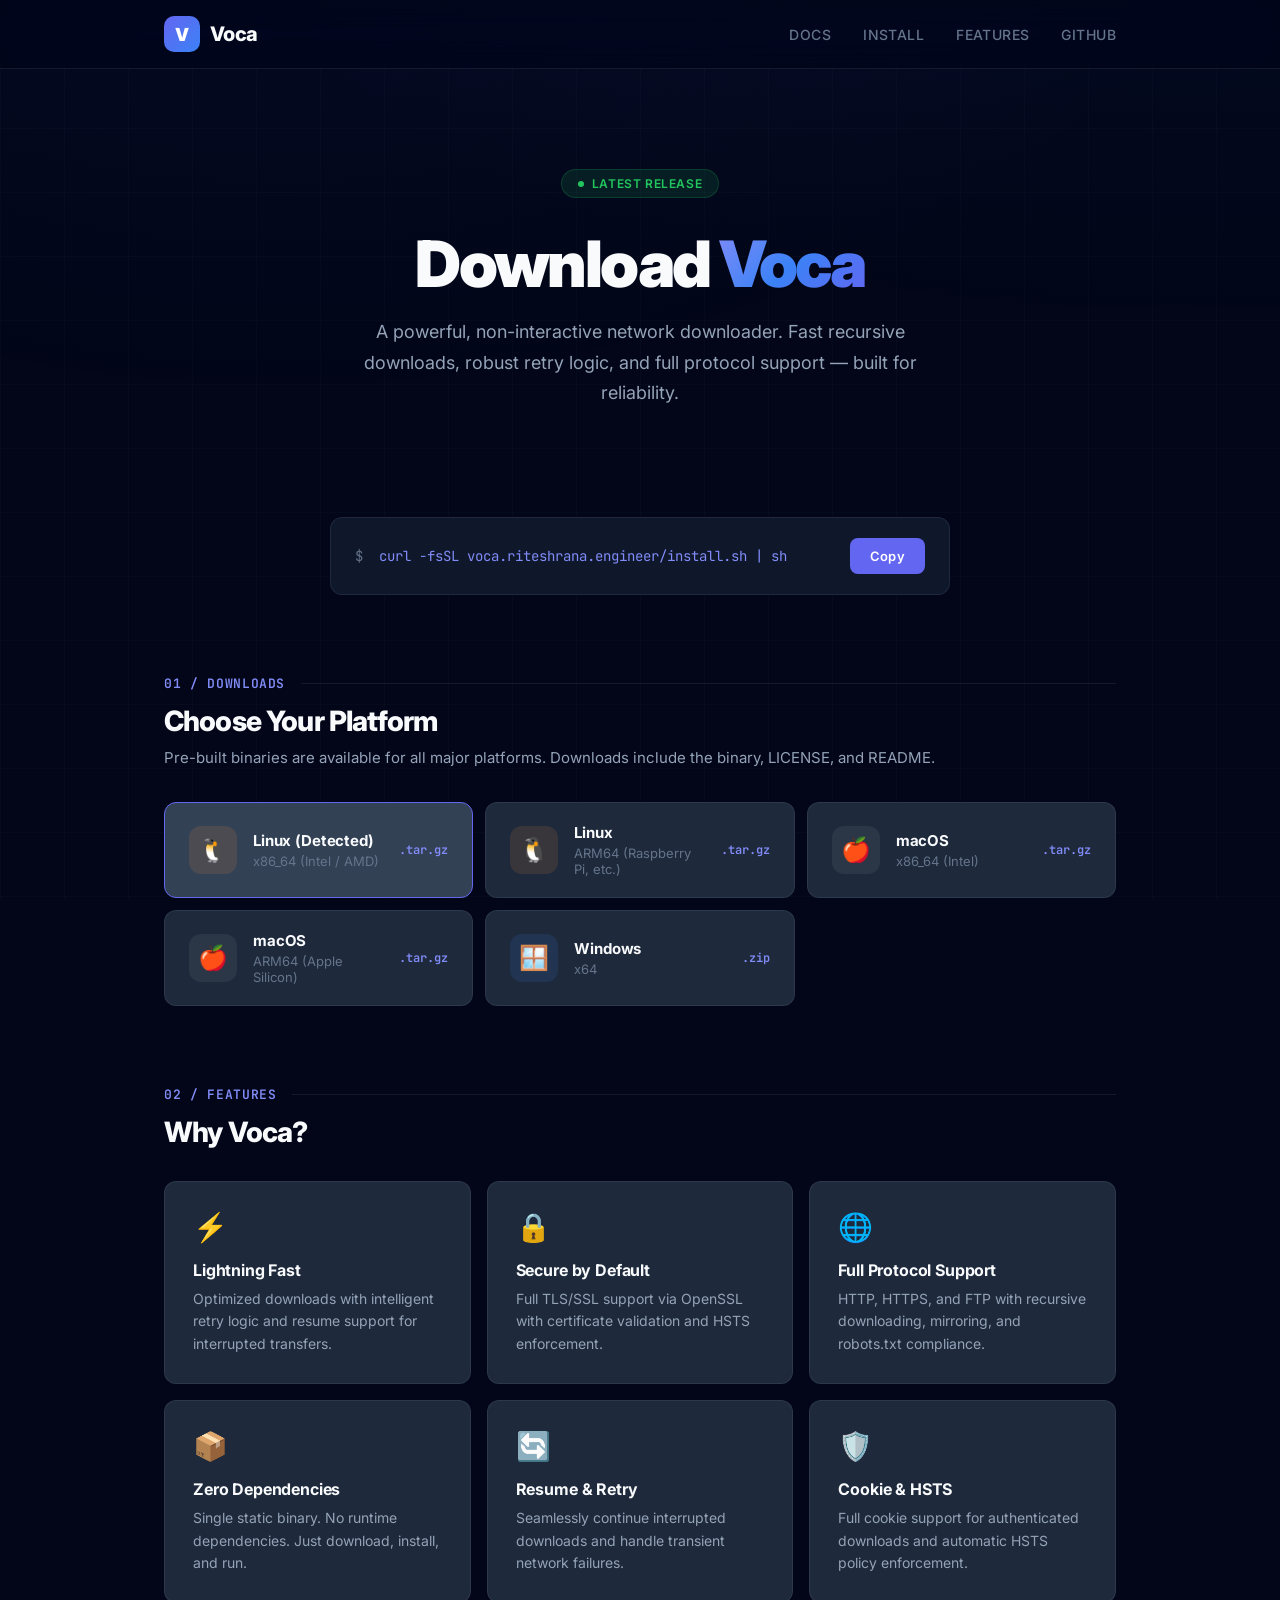
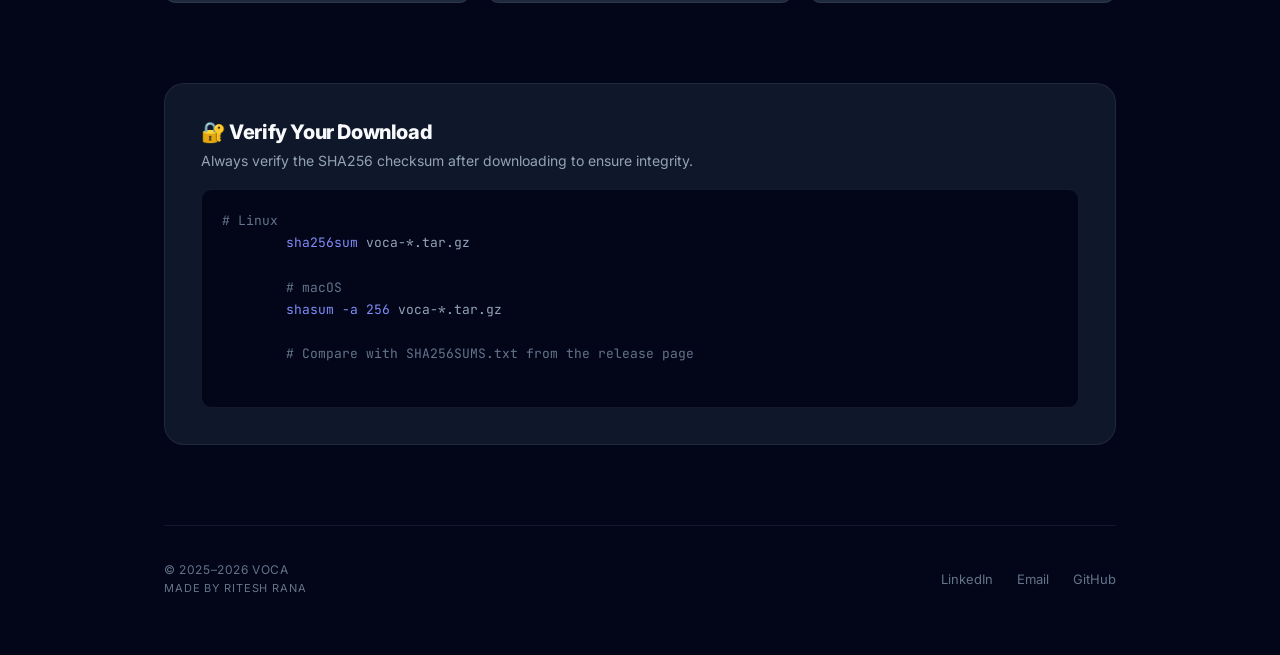
==== commit 128bfd6b: "Deploy docs section + Refactor CSS" ====
--- a/index.html
+++ b/index.html
@@ -17,589 +17,7 @@
   <link
     href="https://fonts.googleapis.com/css2?family=Inter:wght@300;400;500;600;700;800;900&family=JetBrains+Mono:wght@400;500;600&display=swap"
     rel="stylesheet">
-  <style>
-    :root {
-      --bg-primary: #020618;
-      --bg-secondary: #0f172a;
-      --bg-card: #1e293b;
-      --bg-card-hover: #334155;
-      --border: rgba(148, 163, 184, 0.12);
-      --border-accent: rgba(99, 102, 241, 0.4);
-      --text-primary: #f8fafc;
-      --text-secondary: #94a3b8;
-      --text-muted: #64748b;
-      --accent: #6366f1;
-      --accent-light: #818cf8;
-      --accent-glow: rgba(99, 102, 241, 0.15);
-      --blue: #3b82f6;
-      --green: #22c55e;
-      --green-muted: rgba(34, 197, 94, 0.12);
-      --radius: 12px;
-      --radius-lg: 20px;
-      --font-sans: 'Inter', -apple-system, BlinkMacSystemFont, 'Segoe UI', sans-serif;
-      --font-mono: 'JetBrains Mono', 'Fira Code', monospace;
-    }
-
-    * {
-      margin: 0;
-      padding: 0;
-      box-sizing: border-box;
-    }
-
-    html {
-      scroll-behavior: smooth;
-    }
-
-    body {
-      font-family: var(--font-sans);
-      background: var(--bg-primary);
-      color: var(--text-primary);
-      min-height: 100vh;
-      overflow-x: hidden;
-      -webkit-font-smoothing: antialiased;
-      -moz-osx-font-smoothing: grayscale;
-    }
-
-    /* ─── GRID PATTERN BACKGROUND ─── */
-    body::before {
-      content: '';
-      position: fixed;
-      inset: 0;
-      background-image:
-        linear-gradient(rgba(148, 163, 184, 0.03) 1px, transparent 1px),
-        linear-gradient(90deg, rgba(148, 163, 184, 0.03) 1px, transparent 1px);
-      background-size: 64px 64px;
-      z-index: 0;
-      pointer-events: none;
-    }
-
-    /* ─── GRADIENT GLOW ─── */
-    body::after {
-      content: '';
-      position: fixed;
-      top: -40%;
-      left: -20%;
-      width: 140%;
-      height: 100%;
-      background: radial-gradient(ellipse at 30% 0%, rgba(99, 102, 241, 0.08) 0%, transparent 60%),
-        radial-gradient(ellipse at 80% 20%, rgba(59, 130, 246, 0.05) 0%, transparent 50%);
-      z-index: 0;
-      pointer-events: none;
-    }
-
-    .container {
-      max-width: 1000px;
-      margin: 0 auto;
-      padding: 0 24px;
-      position: relative;
-      z-index: 1;
-    }
-
-    /* ─── NAV ─── */
-    nav {
-      position: sticky;
-      top: 0;
-      z-index: 100;
-      padding: 16px 0;
-      backdrop-filter: blur(16px) saturate(180%);
-      -webkit-backdrop-filter: blur(16px) saturate(180%);
-      background: rgba(2, 6, 24, 0.8);
-      border-bottom: 1px solid var(--border);
-    }
-
-    .nav-inner {
-      max-width: 1000px;
-      margin: 0 auto;
-      padding: 0 24px;
-      display: flex;
-      align-items: center;
-      justify-content: space-between;
-    }
-
-    .logo {
-      display: flex;
-      align-items: center;
-      gap: 10px;
-      text-decoration: none;
-      color: var(--text-primary);
-    }
-
-    .logo-icon {
-      width: 36px;
-      height: 36px;
-      background: linear-gradient(135deg, var(--accent), var(--blue));
-      border-radius: 10px;
-      display: flex;
-      align-items: center;
-      justify-content: center;
-      font-weight: 900;
-      font-size: 18px;
-      color: white;
-      letter-spacing: -0.02em;
-    }
-
-    .logo-text {
-      font-size: 20px;
-      font-weight: 800;
-      letter-spacing: -0.03em;
-    }
-
-    .nav-links {
-      display: flex;
-      gap: 32px;
-      align-items: center;
-    }
-
-    .nav-links a {
-      color: var(--text-muted);
-      text-decoration: none;
-      font-size: 14px;
-      font-weight: 500;
-      letter-spacing: 0.03em;
-      text-transform: uppercase;
-      transition: color 0.2s;
-    }
-
-    .nav-links a:hover {
-      color: var(--text-primary);
-    }
-
-    /* ─── HERO ─── */
-    .hero {
-      text-align: center;
-      padding: 100px 0 60px;
-    }
-
-    .badge {
-      display: inline-flex;
-      align-items: center;
-      gap: 8px;
-      background: var(--green-muted);
-      color: var(--green);
-      padding: 6px 16px;
-      border-radius: 999px;
-      font-size: 12px;
-      font-weight: 600;
-      margin-bottom: 32px;
-      border: 1px solid rgba(34, 197, 94, 0.2);
-      letter-spacing: 0.05em;
-      text-transform: uppercase;
-    }
-
-    .badge::before {
-      content: '';
-      width: 6px;
-      height: 6px;
-      background: var(--green);
-      border-radius: 50%;
-      animation: pulse-dot 2s ease-in-out infinite;
-    }
-
-    @keyframes pulse-dot {
-
-      0%,
-      100% {
-        opacity: 1;
-      }
-
-      50% {
-        opacity: 0.3;
-      }
-    }
-
-    h1 {
-      font-size: clamp(40px, 6vw, 64px);
-      font-weight: 900;
-      letter-spacing: -0.04em;
-      line-height: 1.05;
-      margin-bottom: 20px;
-    }
-
-    h1 .gradient {
-      background: linear-gradient(135deg, var(--accent-light) 0%, var(--blue) 50%, var(--accent) 100%);
-      -webkit-background-clip: text;
-      -webkit-text-fill-color: transparent;
-      background-clip: text;
-    }
-
-    .hero-sub {
-      font-size: 18px;
-      color: var(--text-secondary);
-      max-width: 560px;
-      margin: 0 auto 48px;
-      line-height: 1.7;
-      font-weight: 400;
-    }
-
-    /* ─── SECTION NUMBERING ─── */
-    .section-label {
-      display: flex;
-      align-items: center;
-      gap: 16px;
-      margin-bottom: 12px;
-    }
-
-    .section-num {
-      font-size: 13px;
-      font-weight: 600;
-      color: var(--accent-light);
-      font-family: var(--font-mono);
-      letter-spacing: 0.05em;
-    }
-
-    .section-line {
-      flex: 1;
-      height: 1px;
-      background: var(--border);
-    }
-
-    .section-title {
-      font-size: 28px;
-      font-weight: 800;
-      letter-spacing: -0.03em;
-      margin-bottom: 8px;
-    }
-
-    .section-desc {
-      font-size: 15px;
-      color: var(--text-secondary);
-      margin-bottom: 32px;
-      line-height: 1.6;
-    }
-
-    /* ─── INSTALL BOX ─── */
-    .install-box {
-      background: var(--bg-secondary);
-      border: 1px solid var(--border);
-      border-radius: var(--radius);
-      padding: 20px 24px;
-      display: flex;
-      align-items: center;
-      justify-content: space-between;
-      max-width: 620px;
-      margin: 0 auto 80px;
-      gap: 16px;
-      transition: border-color 0.3s;
-    }
-
-    .install-box:hover {
-      border-color: var(--border-accent);
-    }
-
-    .install-prefix {
-      color: var(--text-muted);
-      font-family: var(--font-mono);
-      font-size: 14px;
-      user-select: none;
-    }
-
-    .install-box code {
-      font-family: var(--font-mono);
-      font-size: 14px;
-      color: var(--accent-light);
-      white-space: nowrap;
-      overflow: hidden;
-      text-overflow: ellipsis;
-      flex: 1;
-    }
-
-    .copy-btn {
-      background: var(--accent);
-      color: white;
-      border: none;
-      padding: 10px 20px;
-      border-radius: 8px;
-      font-size: 13px;
-      font-weight: 600;
-      cursor: pointer;
-      transition: all 0.2s;
-      white-space: nowrap;
-      font-family: var(--font-sans);
-      letter-spacing: 0.02em;
-    }
-
-    .copy-btn:hover {
-      background: var(--accent-light);
-      transform: translateY(-1px);
-      box-shadow: 0 4px 16px rgba(99, 102, 241, 0.3);
-    }
-
-    .copy-btn:active {
-      transform: translateY(0);
-    }
-
-    /* ─── PLATFORM CARDS ─── */
-    .section {
-      margin-bottom: 80px;
-    }
-
-    .platforms {
-      display: grid;
-      grid-template-columns: repeat(auto-fit, minmax(290px, 1fr));
-      gap: 12px;
-    }
-
-    .platform-card {
-      background: var(--bg-card);
-      border: 1px solid var(--border);
-      border-radius: var(--radius);
-      padding: 20px 24px;
-      display: flex;
-      align-items: center;
-      gap: 16px;
-      text-decoration: none;
-      color: var(--text-primary);
-      transition: all 0.3s cubic-bezier(0.4, 0, 0.2, 1);
-      cursor: pointer;
-    }
-
-    .platform-card:hover {
-      background: var(--bg-card-hover);
-      border-color: var(--accent);
-      transform: translateY(-3px);
-      box-shadow: 0 12px 40px rgba(99, 102, 241, 0.1);
-    }
-
-    .platform-icon {
-      width: 48px;
-      height: 48px;
-      border-radius: 12px;
-      display: flex;
-      align-items: center;
-      justify-content: center;
-      font-size: 24px;
-      flex-shrink: 0;
-    }
-
-    .platform-icon.linux {
-      background: rgba(251, 146, 60, 0.12);
-    }
-
-    .platform-icon.macos {
-      background: rgba(255, 255, 255, 0.06);
-    }
-
-    .platform-icon.windows {
-      background: rgba(59, 130, 246, 0.12);
-    }
-
-    .platform-info {
-      flex: 1;
-      min-width: 0;
-    }
-
-    .platform-name {
-      font-weight: 700;
-      font-size: 15px;
-      margin-bottom: 3px;
-      letter-spacing: -0.01em;
-    }
-
-    .platform-arch {
-      font-size: 13px;
-      color: var(--text-muted);
-    }
-
-    .platform-dl {
-      font-size: 12px;
-      color: var(--accent-light);
-      font-weight: 600;
-      font-family: var(--font-mono);
-    }
-
-    /* ─── FEATURES ─── */
-    .features {
-      display: grid;
-      grid-template-columns: repeat(3, 1fr);
-      gap: 16px;
-    }
-
-    .feature {
-      background: var(--bg-card);
-      border: 1px solid var(--border);
-      border-radius: var(--radius);
-      padding: 28px;
-      transition: border-color 0.3s, transform 0.3s;
-    }
-
-    .feature:hover {
-      border-color: rgba(99, 102, 241, 0.3);
-      transform: translateY(-2px);
-    }
-
-    .feature-icon {
-      font-size: 28px;
-      margin-bottom: 16px;
-    }
-
-    .feature h3 {
-      font-size: 16px;
-      font-weight: 700;
-      margin-bottom: 8px;
-      letter-spacing: -0.01em;
-    }
-
-    .feature p {
-      font-size: 14px;
-      color: var(--text-secondary);
-      line-height: 1.6;
-    }
-
-    /* ─── CHECKSUM ─── */
-    .verify-section {
-      background: var(--bg-secondary);
-      border: 1px solid var(--border);
-      border-radius: var(--radius-lg);
-      padding: 36px;
-      margin-bottom: 80px;
-    }
-
-    .verify-section h2 {
-      font-size: 20px;
-      font-weight: 800;
-      margin-bottom: 8px;
-      letter-spacing: -0.02em;
-    }
-
-    .verify-section>p {
-      font-size: 14px;
-      color: var(--text-secondary);
-      margin-bottom: 20px;
-    }
-
-    .code-block {
-      background: var(--bg-primary);
-      border: 1px solid var(--border);
-      border-radius: 10px;
-      padding: 20px;
-      font-family: var(--font-mono);
-      font-size: 13px;
-      color: var(--text-secondary);
-      overflow-x: auto;
-      white-space: pre;
-      line-height: 1.7;
-    }
-
-    .code-block .comment {
-      color: var(--text-muted);
-    }
-
-    .code-block .cmd {
-      color: var(--accent-light);
-    }
-
-    /* ─── FOOTER ─── */
-    footer {
-      border-top: 1px solid var(--border);
-      padding: 36px 0;
-      display: flex;
-      justify-content: space-between;
-      align-items: center;
-      margin-bottom: 24px;
-    }
-
-    .footer-left p {
-      font-size: 12px;
-      color: var(--text-muted);
-      letter-spacing: 0.05em;
-      text-transform: uppercase;
-    }
-
-    .footer-left .designed {
-      margin-top: 4px;
-      font-size: 11px;
-      letter-spacing: 0.08em;
-    }
-
-    .footer-links {
-      display: flex;
-      gap: 24px;
-    }
-
-    .footer-links a {
-      color: var(--text-muted);
-      text-decoration: none;
-      font-size: 13px;
-      transition: color 0.2s;
-    }
-
-    .footer-links a:hover {
-      color: var(--text-primary);
-    }
-
-    /* ─── RESPONSIVE ─── */
-    @media (max-width: 768px) {
-      .features {
-        grid-template-columns: 1fr;
-      }
-
-      .install-box {
-        flex-direction: column;
-        align-items: stretch;
-        text-align: center;
-      }
-
-      .install-box code {
-        text-align: center;
-      }
-
-      footer {
-        flex-direction: column;
-        gap: 16px;
-        text-align: center;
-      }
-
-      .nav-links {
-        gap: 20px;
-      }
-
-      .nav-links a {
-        font-size: 12px;
-      }
-
-      .hero {
-        padding: 60px 0 40px;
-      }
-    }
-
-    /* ─── ANIMATIONS ─── */
-    @keyframes fadeUp {
-      from {
-        opacity: 0;
-        transform: translateY(20px);
-      }
-
-      to {
-        opacity: 1;
-        transform: translateY(0);
-      }
-    }
-
-    .animate-in {
-      animation: fadeUp 0.6s ease-out forwards;
-      opacity: 0;
-    }
-
-    .animate-in:nth-child(1) {
-      animation-delay: 0s;
-    }
-
-    .animate-in:nth-child(2) {
-      animation-delay: 0.1s;
-    }
-
-    .animate-in:nth-child(3) {
-      animation-delay: 0.2s;
-    }
-
-    .animate-in:nth-child(4) {
-      animation-delay: 0.3s;
-    }
-
-    .animate-in:nth-child(5) {
-      animation-delay: 0.4s;
-    }
-  </style>
+  <link rel="stylesheet" href="assets/css/style.css">
 </head>
 
 <body>
@@ -611,6 +29,7 @@
         <span class="logo-text">Voca</span>
       </a>
       <div class="nav-links">
+        <a href="docs/index.html">Docs</a>
         <a href="#install">Install</a>
         <a href="#features">Features</a>
         <a href="https://github.com/ambicuity/voca" target="_blank">GitHub</a>
--- a/assets/css/style.css
+++ b/assets/css/style.css
@@ -0,0 +1,732 @@
+:root {
+  --bg-primary: #020618;
+  --bg-secondary: #0f172a;
+  --bg-card: #1e293b;
+  --bg-card-hover: #334155;
+  --border: rgba(148, 163, 184, 0.12);
+  --border-accent: rgba(99, 102, 241, 0.4);
+  --text-primary: #f8fafc;
+  --text-secondary: #94a3b8;
+  --text-muted: #64748b;
+  --accent: #6366f1;
+  --accent-light: #818cf8;
+  --accent-glow: rgba(99, 102, 241, 0.15);
+  --blue: #3b82f6;
+  --green: #22c55e;
+  --green-muted: rgba(34, 197, 94, 0.12);
+  --radius: 12px;
+  --radius-lg: 20px;
+  --font-sans: 'Inter', -apple-system, BlinkMacSystemFont, 'Segoe UI', sans-serif;
+  --font-mono: 'JetBrains Mono', 'Fira Code', monospace;
+}
+
+* {
+  margin: 0;
+  padding: 0;
+  box-sizing: border-box;
+}
+
+html {
+  scroll-behavior: smooth;
+}
+
+body {
+  font-family: var(--font-sans);
+  background: var(--bg-primary);
+  color: var(--text-primary);
+  min-height: 100vh;
+  overflow-x: hidden;
+  -webkit-font-smoothing: antialiased;
+  -moz-osx-font-smoothing: grayscale;
+}
+
+/* ─── GRID PATTERN BACKGROUND ─── */
+body::before {
+  content: '';
+  position: fixed;
+  inset: 0;
+  background-image:
+    linear-gradient(rgba(148, 163, 184, 0.03) 1px, transparent 1px),
+    linear-gradient(90deg, rgba(148, 163, 184, 0.03) 1px, transparent 1px);
+  background-size: 64px 64px;
+  z-index: 0;
+  pointer-events: none;
+}
+
+/* ─── GRADIENT GLOW ─── */
+body::after {
+  content: '';
+  position: fixed;
+  top: -40%;
+  left: -20%;
+  width: 140%;
+  height: 100%;
+  background: radial-gradient(ellipse at 30% 0%, rgba(99, 102, 241, 0.08) 0%, transparent 60%),
+    radial-gradient(ellipse at 80% 20%, rgba(59, 130, 246, 0.05) 0%, transparent 50%);
+  z-index: 0;
+  pointer-events: none;
+}
+
+.container {
+  max-width: 1000px;
+  margin: 0 auto;
+  padding: 0 24px;
+  position: relative;
+  z-index: 1;
+}
+
+/* ─── NAV ─── */
+nav {
+  position: sticky;
+  top: 0;
+  z-index: 100;
+  padding: 16px 0;
+  backdrop-filter: blur(16px) saturate(180%);
+  -webkit-backdrop-filter: blur(16px) saturate(180%);
+  background: rgba(2, 6, 24, 0.8);
+  border-bottom: 1px solid var(--border);
+}
+
+.nav-inner {
+  max-width: 1000px;
+  margin: 0 auto;
+  padding: 0 24px;
+  display: flex;
+  align-items: center;
+  justify-content: space-between;
+}
+
+.docs-layout .nav-inner {
+  max-width: 1400px; /* Wider nav for docs */
+}
+
+.logo {
+  display: flex;
+  align-items: center;
+  gap: 10px;
+  text-decoration: none;
+  color: var(--text-primary);
+}
+
+.logo-icon {
+  width: 36px;
+  height: 36px;
+  background: linear-gradient(135deg, var(--accent), var(--blue));
+  border-radius: 10px;
+  display: flex;
+  align-items: center;
+  justify-content: center;
+  font-weight: 900;
+  font-size: 18px;
+  color: white;
+  letter-spacing: -0.02em;
+}
+
+.logo-text {
+  font-size: 20px;
+  font-weight: 800;
+  letter-spacing: -0.03em;
+}
+
+.nav-links {
+  display: flex;
+  gap: 32px;
+  align-items: center;
+}
+
+.nav-links a {
+  color: var(--text-muted);
+  text-decoration: none;
+  font-size: 14px;
+  font-weight: 500;
+  letter-spacing: 0.03em;
+  text-transform: uppercase;
+  transition: color 0.2s;
+}
+
+.nav-links a:hover, .nav-links a.active {
+  color: var(--text-primary);
+}
+
+/* ─── HERO ─── */
+.hero {
+  text-align: center;
+  padding: 100px 0 60px;
+}
+
+.badge {
+  display: inline-flex;
+  align-items: center;
+  gap: 8px;
+  background: var(--green-muted);
+  color: var(--green);
+  padding: 6px 16px;
+  border-radius: 999px;
+  font-size: 12px;
+  font-weight: 600;
+  margin-bottom: 32px;
+  border: 1px solid rgba(34, 197, 94, 0.2);
+  letter-spacing: 0.05em;
+  text-transform: uppercase;
+}
+
+.badge::before {
+  content: '';
+  width: 6px;
+  height: 6px;
+  background: var(--green);
+  border-radius: 50%;
+  animation: pulse-dot 2s ease-in-out infinite;
+}
+
+@keyframes pulse-dot {
+  0%, 100% { opacity: 1; }
+  50% { opacity: 0.3; }
+}
+
+h1 {
+  font-size: clamp(40px, 6vw, 64px);
+  font-weight: 900;
+  letter-spacing: -0.04em;
+  line-height: 1.05;
+  margin-bottom: 20px;
+}
+
+h1 .gradient {
+  background: linear-gradient(135deg, var(--accent-light) 0%, var(--blue) 50%, var(--accent) 100%);
+  -webkit-background-clip: text;
+  -webkit-text-fill-color: transparent;
+  background-clip: text;
+}
+
+.hero-sub {
+  font-size: 18px;
+  color: var(--text-secondary);
+  max-width: 560px;
+  margin: 0 auto 48px;
+  line-height: 1.7;
+  font-weight: 400;
+}
+
+/* ─── SECTION NUMBERING ─── */
+.section-label {
+  display: flex;
+  align-items: center;
+  gap: 16px;
+  margin-bottom: 12px;
+}
+
+.section-num {
+  font-size: 13px;
+  font-weight: 600;
+  color: var(--accent-light);
+  font-family: var(--font-mono);
+  letter-spacing: 0.05em;
+}
+
+.section-line {
+  flex: 1;
+  height: 1px;
+  background: var(--border);
+}
+
+.section-title {
+  font-size: 28px;
+  font-weight: 800;
+  letter-spacing: -0.03em;
+  margin-bottom: 8px;
+}
+
+.section-desc {
+  font-size: 15px;
+  color: var(--text-secondary);
+  margin-bottom: 32px;
+  line-height: 1.6;
+}
+
+/* ─── INSTALL BOX ─── */
+.install-box {
+  background: var(--bg-secondary);
+  border: 1px solid var(--border);
+  border-radius: var(--radius);
+  padding: 20px 24px;
+  display: flex;
+  align-items: center;
+  justify-content: space-between;
+  max-width: 620px;
+  margin: 0 auto 80px;
+  gap: 16px;
+  transition: border-color 0.3s;
+}
+
+.install-box:hover {
+  border-color: var(--border-accent);
+}
+
+.install-prefix {
+  color: var(--text-muted);
+  font-family: var(--font-mono);
+  font-size: 14px;
+  user-select: none;
+}
+
+.install-box code {
+  font-family: var(--font-mono);
+  font-size: 14px;
+  color: var(--accent-light);
+  white-space: nowrap;
+  overflow: hidden;
+  text-overflow: ellipsis;
+  flex: 1;
+}
+
+.copy-btn {
+  background: var(--accent);
+  color: white;
+  border: none;
+  padding: 10px 20px;
+  border-radius: 8px;
+  font-size: 13px;
+  font-weight: 600;
+  cursor: pointer;
+  transition: all 0.2s;
+  white-space: nowrap;
+  font-family: var(--font-sans);
+  letter-spacing: 0.02em;
+}
+
+.copy-btn:hover {
+  background: var(--accent-light);
+  transform: translateY(-1px);
+  box-shadow: 0 4px 16px rgba(99, 102, 241, 0.3);
+}
+
+.copy-btn:active {
+  transform: translateY(0);
+}
+
+/* ─── PLATFORM CARDS ─── */
+.section {
+  margin-bottom: 80px;
+}
+
+.platforms {
+  display: grid;
+  grid-template-columns: repeat(auto-fit, minmax(290px, 1fr));
+  gap: 12px;
+}
+
+.platform-card {
+  background: var(--bg-card);
+  border: 1px solid var(--border);
+  border-radius: var(--radius);
+  padding: 20px 24px;
+  display: flex;
+  align-items: center;
+  gap: 16px;
+  text-decoration: none;
+  color: var(--text-primary);
+  transition: all 0.3s cubic-bezier(0.4, 0, 0.2, 1);
+  cursor: pointer;
+}
+
+.platform-card:hover {
+  background: var(--bg-card-hover);
+  border-color: var(--accent);
+  transform: translateY(-3px);
+  box-shadow: 0 12px 40px rgba(99, 102, 241, 0.1);
+}
+
+.platform-icon {
+  width: 48px;
+  height: 48px;
+  border-radius: 12px;
+  display: flex;
+  align-items: center;
+  justify-content: center;
+  font-size: 24px;
+  flex-shrink: 0;
+}
+
+.platform-icon.linux {
+  background: rgba(251, 146, 60, 0.12);
+}
+
+.platform-icon.macos {
+  background: rgba(255, 255, 255, 0.06);
+}
+
+.platform-icon.windows {
+  background: rgba(59, 130, 246, 0.12);
+}
+
+.platform-info {
+  flex: 1;
+  min-width: 0;
+}
+
+.platform-name {
+  font-weight: 700;
+  font-size: 15px;
+  margin-bottom: 3px;
+  letter-spacing: -0.01em;
+}
+
+.platform-arch {
+  font-size: 13px;
+  color: var(--text-muted);
+}
+
+.platform-dl {
+  font-size: 12px;
+  color: var(--accent-light);
+  font-weight: 600;
+  font-family: var(--font-mono);
+}
+
+/* ─── FEATURES ─── */
+.features {
+  display: grid;
+  grid-template-columns: repeat(3, 1fr);
+  gap: 16px;
+}
+
+.feature {
+  background: var(--bg-card);
+  border: 1px solid var(--border);
+  border-radius: var(--radius);
+  padding: 28px;
+  transition: border-color 0.3s, transform 0.3s;
+}
+
+.feature:hover {
+  border-color: rgba(99, 102, 241, 0.3);
+  transform: translateY(-2px);
+}
+
+.feature-icon {
+  font-size: 28px;
+  margin-bottom: 16px;
+}
+
+.feature h3 {
+  font-size: 16px;
+  font-weight: 700;
+  margin-bottom: 8px;
+  letter-spacing: -0.01em;
+}
+
+.feature p {
+  font-size: 14px;
+  color: var(--text-secondary);
+  line-height: 1.6;
+}
+
+/* ─── CHECKSUM ─── */
+.verify-section {
+  background: var(--bg-secondary);
+  border: 1px solid var(--border);
+  border-radius: var(--radius-lg);
+  padding: 36px;
+  margin-bottom: 80px;
+}
+
+.verify-section h2 {
+  font-size: 20px;
+  font-weight: 800;
+  margin-bottom: 8px;
+  letter-spacing: -0.02em;
+}
+
+.verify-section p {
+  font-size: 14px;
+  color: var(--text-secondary);
+  margin-bottom: 20px;
+}
+
+.code-block {
+  background: var(--bg-primary);
+  border: 1px solid var(--border);
+  border-radius: 10px;
+  padding: 20px;
+  font-family: var(--font-mono);
+  font-size: 13px;
+  color: var(--text-secondary);
+  overflow-x: auto;
+  white-space: pre;
+  line-height: 1.7;
+}
+
+.code-block .comment {
+  color: var(--text-muted);
+}
+
+.code-block .cmd {
+  color: var(--accent-light);
+}
+
+/* ─── FOOTER ─── */
+footer {
+  border-top: 1px solid var(--border);
+  padding: 36px 0;
+  display: flex;
+  justify-content: space-between;
+  align-items: center;
+  margin-bottom: 24px;
+}
+
+.footer-left p {
+  font-size: 12px;
+  color: var(--text-muted);
+  letter-spacing: 0.05em;
+  text-transform: uppercase;
+}
+
+.footer-left .designed {
+  margin-top: 4px;
+  font-size: 11px;
+  letter-spacing: 0.08em;
+}
+
+.footer-links {
+  display: flex;
+  gap: 24px;
+}
+
+.footer-links a {
+  color: var(--text-muted);
+  text-decoration: none;
+  font-size: 13px;
+  transition: color 0.2s;
+}
+
+.footer-links a:hover {
+  color: var(--text-primary);
+}
+
+/* ─── RESPONSIVE ─── */
+@media (max-width: 768px) {
+  .features {
+    grid-template-columns: 1fr;
+  }
+
+  .install-box {
+    flex-direction: column;
+    align-items: stretch;
+    text-align: center;
+  }
+
+  .install-box code {
+    text-align: center;
+  }
+
+  footer {
+    flex-direction: column;
+    gap: 16px;
+    text-align: center;
+  }
+
+  .nav-links {
+    gap: 20px;
+  }
+
+  .nav-links a {
+    font-size: 12px;
+  }
+
+  .hero {
+    padding: 60px 0 40px;
+  }
+}
+
+/* ─── ANIMATIONS ─── */
+@keyframes fadeUp {
+  from { opacity: 0; transform: translateY(20px); }
+  to { opacity: 1; transform: translateY(0); }
+}
+
+.animate-in {
+  animation: fadeUp 0.6s ease-out forwards;
+  opacity: 0;
+}
+
+.animate-in:nth-child(1) { animation-delay: 0s; }
+.animate-in:nth-child(2) { animation-delay: 0.1s; }
+.animate-in:nth-child(3) { animation-delay: 0.2s; }
+.animate-in:nth-child(4) { animation-delay: 0.3s; }
+.animate-in:nth-child(5) { animation-delay: 0.4s; }
+
+
+/* ─── DOCS LAYOUT ─── */
+.docs-layout {
+  display: flex;
+  max-width: 1400px;
+  margin: 0 auto;
+  min-height: calc(100vh - 73px); /* nav heightApprox */
+}
+
+.sidebar {
+  width: 280px;
+  border-right: 1px solid var(--border);
+  padding: 30px;
+  position: sticky;
+  top: 73px;
+  height: calc(100vh - 73px);
+  overflow-y: auto;
+  background: rgba(2, 6, 24, 0.5);
+  backdrop-filter: blur(10px);
+}
+
+.sidebar-group {
+  margin-bottom: 24px;
+}
+
+.sidebar-title {
+  font-size: 11px;
+  text-transform: uppercase;
+  color: var(--text-muted);
+  font-weight: 700;
+  letter-spacing: 0.05em;
+  margin-bottom: 12px;
+}
+
+.sidebar-link {
+  display: block;
+  color: var(--text-secondary);
+  text-decoration: none;
+  font-size: 14px;
+  padding: 6px 0;
+  transition: color 0.2s;
+}
+
+.sidebar-link:hover {
+  color: var(--text-primary);
+}
+
+.sidebar-link.active {
+  color: var(--accent-light);
+  font-weight: 600;
+}
+
+.docs-content {
+  flex: 1;
+  padding: 60px 80px;
+  max-width: 900px;
+}
+
+.docs-content h1 {
+  font-size: 36px;
+  font-weight: 800;
+  margin-bottom: 24px;
+  letter-spacing: -0.02em;
+}
+
+.docs-content h2 {
+  font-size: 24px;
+  font-weight: 700;
+  margin: 48px 0 16px;
+  letter-spacing: -0.01em;
+  border-bottom: 1px solid var(--border);
+  padding-bottom: 10px;
+}
+
+.docs-content h3 {
+  font-size: 18px;
+  font-weight: 600;
+  margin: 32px 0 12px;
+  color: var(--text-primary);
+}
+
+.docs-content p, .docs-content ul, .docs-content ol {
+  font-size: 16px;
+  line-height: 1.7;
+  color: var(--text-secondary);
+  margin-bottom: 24px;
+}
+
+.docs-content ul, .docs-content ol {
+  padding-left: 20px;
+}
+
+.docs-content li {
+  margin-bottom: 8px;
+}
+
+.docs-content code {
+  background: rgba(99, 102, 241, 0.1);
+  color: var(--accent-light);
+  padding: 2px 6px;
+  border-radius: 4px;
+  font-family: var(--font-mono);
+  font-size: 0.9em;
+}
+
+.docs-content pre {
+  background: var(--bg-card);
+  padding: 20px;
+  border-radius: 8px;
+  overflow-x: auto;
+  margin-bottom: 32px;
+  border: 1px solid var(--border);
+}
+
+.docs-content pre code {
+  background: none;
+  color: var(--text-secondary);
+  padding: 0;
+}
+
+.docs-note {
+  background: rgba(59, 130, 246, 0.1);
+  border-left: 4px solid var(--blue);
+  padding: 16px 20px;
+  border-radius: 4px;
+  margin-bottom: 24px;
+}
+
+.breadcrumb {
+  font-size: 13px;
+  color: var(--text-muted);
+  margin-bottom: 16px;
+  display: flex;
+  gap: 8px;
+  align-items: center;
+}
+
+.breadcrumb a {
+  color: var(--text-muted);
+  text-decoration: none;
+}
+
+.breadcrumb a:hover {
+  color: var(--text-primary);
+}
+
+.breadcrumb .sep {
+  color: var(--border);
+}
+
+@media (max-width: 1024px) {
+  .docs-content {
+    padding: 40px;
+  }
+}
+
+@media (max-width: 768px) {
+  .docs-layout {
+    flex-direction: column;
+  }
+  
+  .sidebar {
+    width: 100%;
+    height: auto;
+    position: static;
+    border-right: none;
+    border-bottom: 1px solid var(--border);
+    padding: 20px;
+  }
+  
+  .docs-content {
+    padding: 40px 24px;
+  }
+}
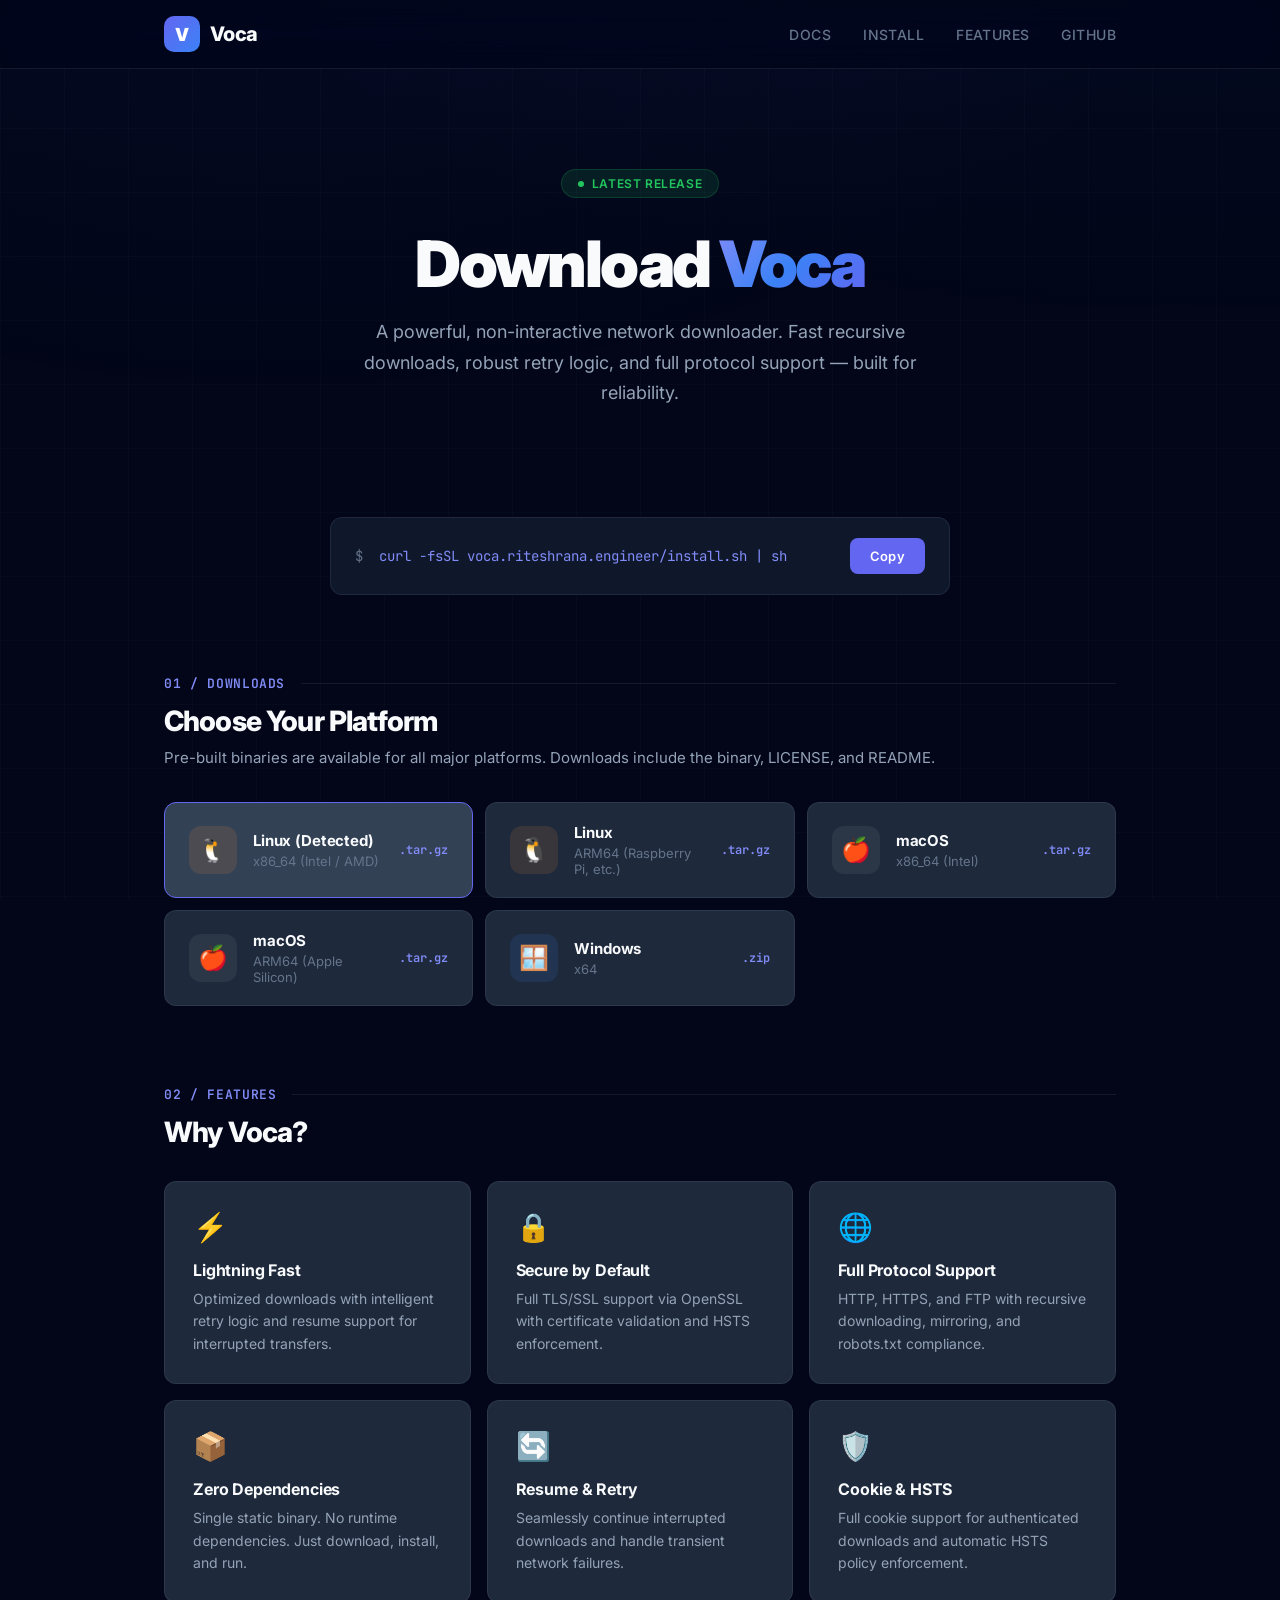
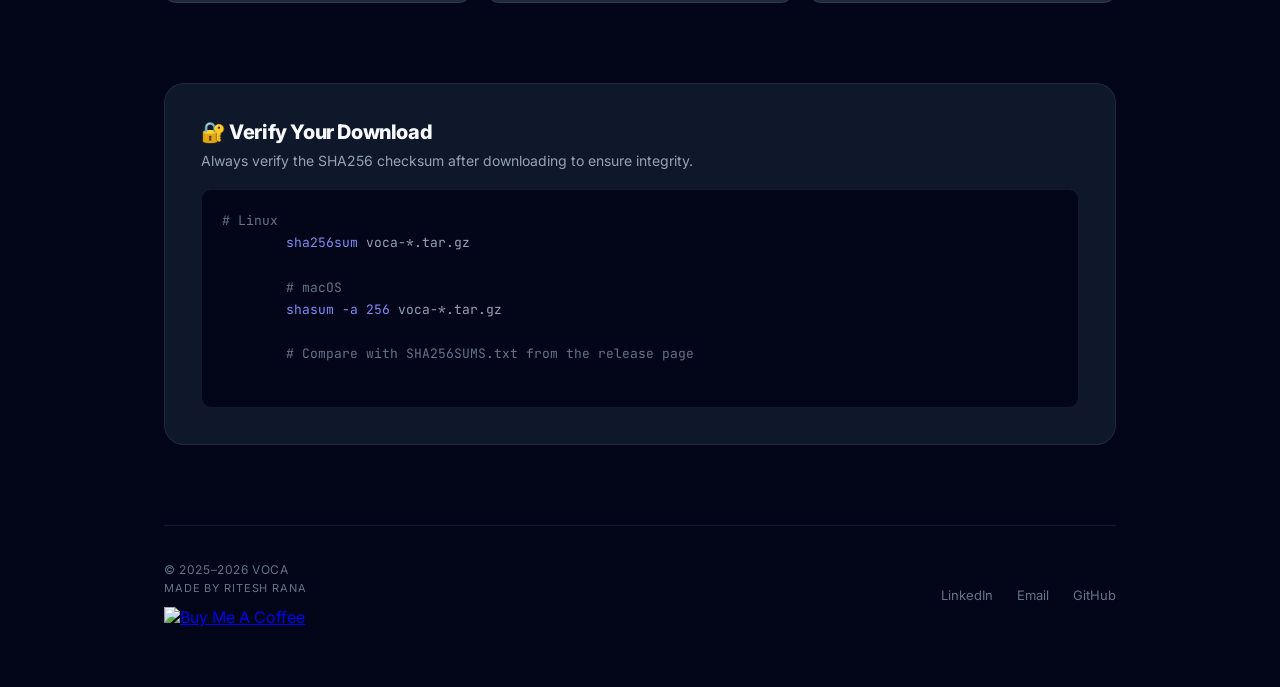
==== commit 7d8bedcd: "Deploy branding updates + README" ====
--- a/index.html
+++ b/index.html
@@ -169,6 +169,10 @@
       <div class="footer-left">
         <p>© 2025–2026 Voca</p>
         <p class="designed">Made by Ritesh Rana</p>
+        <a href="https://buymeacoffee.com/ritesh.rana" target="_blank" style="display:inline-block; margin-top: 12px;">
+          <img src="https://cdn.buymeacoffee.com/buttons/v2/default-yellow.png" alt="Buy Me A Coffee"
+            style="height: 35px !important;width: 125px !important;">
+        </a>
       </div>
       <div class="footer-links">
         <a href="https://www.linkedin.com/in/riteshengineer/" target="_blank">LinkedIn</a>
@@ -193,7 +197,7 @@
     }
 
     // Auto-detect platform and highlight card
-    (function() {
+    (function () {
       const ua = navigator.userAgent.toLowerCase();
       let target = null;
       if (ua.includes('win')) target = 'dl-windows';
@@ -212,7 +216,7 @@
     })();
 
     // Fetch latest release from GitHub API
-    (async function() {
+    (async function () {
       const REPO = 'ambicuity/voca';
       try {
         const res = await fetch(`https://api.github.com/repos/${REPO}/releases/latest`);
